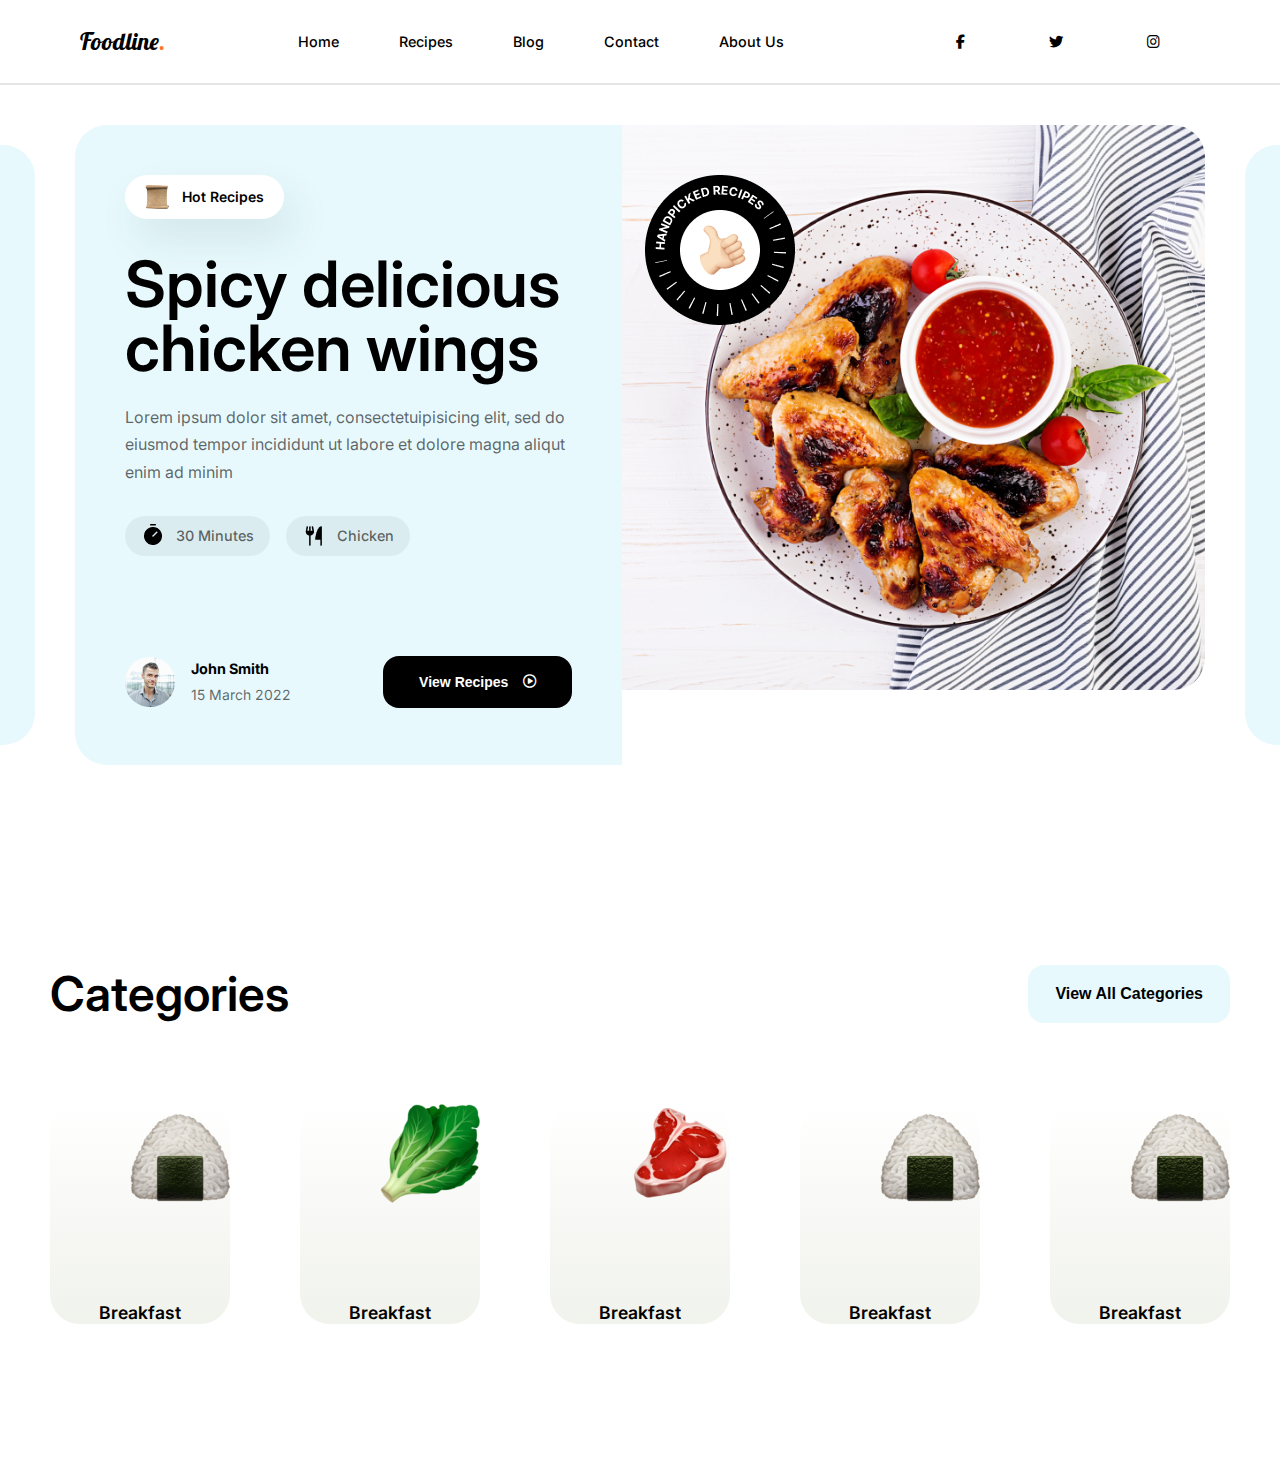
==== index.html @ c70c25f3 "first commit" ====
<!DOCTYPE html>
<html lang="en">
  <head>
    <meta charset="UTF-8" />
    <meta name="viewport" content="width=device-width, initial-scale=1.0" />
    <title>FoodieLand</title>

    <!-- fonts link  -->
    <link rel="preconnect" href="https://fonts.googleapis.com" />
    <link rel="preconnect" href="https://fonts.gstatic.com" crossorigin />
    <link
      href="https://fonts.googleapis.com/css2?family=Inter:ital,opsz,wght@0,14..32,100..900;1,14..32,100..900&family=Lobster&display=swap"
      rel="stylesheet"
    />
    <!-- fonts link  -->
    <link
      rel="stylesheet"
      href="https://cdnjs.cloudflare.com/ajax/libs/font-awesome/6.7.2/css/all.min.css"
      integrity="sha512-Evv84Mr4kqVGRNSgIGL/F/aIDqQb7xQ2vcrdIwxfjThSH8CSR7PBEakCr51Ck+w+/U6swU2Im1vVX0SVk9ABhg=="
      crossorigin="anonymous"
      referrerpolicy="no-referrer"
    />

    <!-- linked styles  -->
    <link rel="stylesheet" href="index.css" />
    <link rel="stylesheet" href="generalStyles.css" />
  </head>
  <body>
    <!-- navbar  -->
    <nav class="nav-bar">
      <div class="logo">Foodline<span style="color: #ff7426">.</span></div>
      <div class="nav-links">
        <ul>
          <li><a href="#">Home</a></li>
          <li><a href="">Recipes</a></li>
          <li><a href="./blogPage.html">Blog</a></li>
          <li><a href="./contactPage.html">Contact</a></li>
          <li><a href="">About Us</a></li>
        </ul>
      </div>
      <div class="socials">
        <i class="fa-brands fa-facebook-f 2xl"></i>
        <i class="fa-brands fa-twitter 2xl"></i>
        <i class="fa-brands fa-instagram 2xl"></i>
      </div>
    </nav>
    <hr />

    <!-- hero section  -->
    <section class="hero">
      <div class="left-column column"></div>
      <div class="center-column">
        <div class="text-part">
          <h1>Spicy delicious chicken wings</h1>
          <p class="subtitle">
            Lorem ipsum dolor sit amet, consectetuipisicing elit, sed do eiusmod
            tempor incididunt ut labore et dolore magna aliqut enim ad minim
          </p>
          <div class="meal-details">
            <div class="meal-time">
              <img src="./images/Timer.png" alt="" />
              <p class="time">30 Minutes</p>
            </div>
            <div class="meal-type">
              <img src="./images/ForkKnife.png" alt="" />
              <p class="food">Chicken</p>
            </div>
          </div>
          <div class="about-recipe">
            <div class="chef-info">
              <div class="profile">
                <img src="/images/profile.png" alt="" />
              </div>
              <div class="name-and-date">
                <p class="name">John Smith</p>
                <p class="date">15 March 2022</p>
              </div>
            </div>
            <button class="recipe-btn">
              <p>View Recipes</p>
              <i class="fa-regular fa-circle-play"></i>
            </button>
          </div>
        </div>
        <div class="image-part">
          <img src="./images/hero Img.png" alt="" />
        </div>
        <div class="badge">
          <img src="./images/Badge.png" alt="" />
        </div>
        <div class="scroll">
          <img src="/images/scroll.png" alt="" />
          <p>Hot Recipes</p>
        </div>
      </div>
      <div class="right-column column"></div>
    </section>

    <section class="categories">
      <div class="categories-heading">
        <h2>Categories</h2>
        <button class="view-categories">View All Categories</button>
      </div>
      <div class="categories-list">
        <div class="category-item">
          <img src="/images/rice.png" alt="rice" />
          <img class="blur" src="/images/image 24 (1).png" alt="">
          <p>Breakfast</p>
        </div>

         <div class="category-item"> 
          <img src="/images/image 20.png" alt="rice" />
          
          <p>Breakfast</p>
          </div>

          <div class="category-item"> 
          <img src="/images/meat.png" alt="rice" />
          <p>Breakfast</p>
          </div>

          <div class="category-item"> 
          <img src="/images/rice.png" alt="rice" />
          <p>Breakfast</p>
          </div>

          <div class="category-item"> 
          <img src="/images/rice.png" alt="rice" />
          <p>Breakfast</p>
          </div>

        </div>

      
      </div>
    </section>
  </body>
</html>
---- index.css ----
/* hero section  */
.hero {
  display: flex;
  width: 100%;
  justify-content: space-between;
  /* grid-template-columns: 0.2fr 1fr 0.5fr; */
  /* padding: 0 40px; */
}

.column {
  background-color: var(--color-primary);
  width: 2.5rem;
  height: 37.5rem;
  /* border-radius: 12px; */

  margin: 60px 0;
}
.left-column {
  border-top-right-radius: 32px;
  border-bottom-right-radius: 32px;
}

.right-column {
  border-top-left-radius: 32px;
  border-bottom-left-radius: 32px;
}

.center-column {
  display: flex;
  margin: 40px;
  /* padding: 50px; */
  border-radius: 32px;
  position: relative;
}

.text-part {
  width: 620px;
  background-color: var(--color-primary);
  border-top-left-radius: 32px;
  border-bottom-left-radius: 32px;
}

.text-part h1 {
  padding: 127px 50px 0 50px;
  max-width: 600px;
  font-weight: 600;
  font-size: 4rem;
  line-height: 4rem;
  text-align: left;
}

.subtitle {
  font-weight: 400;
  font-size: 1rem;
  line-height: 1.7rem;
  margin-top: 24px;
  color: var(--text-color2);
  padding: 0 50px;
  max-width: 600px;
}

.meal-details {
  display: flex;
  gap: 16px;
  margin-top: 30px;
  margin-left: 50px;
}
.meal-time,
.meal-type {
  background-color: #0000000d;
  border-radius: 30px;
  display: flex;
  flex-direction: row;
  justify-content: center;
  align-items: center;
  padding: 8px 16px;

  /* text-align: center; */
}

.meal-time img,
.meal-type img {
  width: 24px;
  height: 24px;
  object-fit: contain;

  /* padding-top: 8px; */
  /* padding-right: 10px; */
}

.time,
.food {
  /* padding-top: 11px; */
  padding-left: 11px;
  font-weight: 500;
  color: var(--text-color2);
  line-height: 1rem;
}

.about-recipe {
  display: flex;
  padding: 0 50px;
  margin-top: 100px;
  justify-content: space-between;
}
.chef-info {
  display: flex;
  justify-content: center;
  align-items: center;
}
.profile {
  width: 50px;
  height: 50px;
}
.profile img {
  object-fit: cover;
}

.name-and-date {
  margin-left: 16px;
}

.name {
  font-weight: 700;
  font-family: 1rem;
  line-height: 1.1rem;
}
.date {
  color: #00000099;
  font-size: 14px;
  line-height: 1.1rem;
  margin-top: 8px;
}

.recipe-btn {
  display: flex;
  justify-content: center;
  align-items: center;
  background-color: #000000;
  color: #fff;
  border-radius: 16px;
  padding: 18px 36px;
  cursor: pointer;
}

.recipe-btn p {
  font-weight: 600;
  font-size: 14px;
  line-height: 1rem;
  margin-right: 15px;
}

.image-part img {
  border-top-right-radius: 32px;
  border-bottom-right-radius: 32px;
}

.badge {
  position: absolute;
  top: 50px;
  left: 570px;
  image-rendering: crisp-edges;
}
.badge img {
  object-fit: cover;
}

.scroll {
  position: absolute;
  top: 50px;
  left: 50px;
  background-color: #fff;
  display: flex;
  justify-content: center;
  align-items: center;
  padding: 10px 20px;
  border-radius: 30px;
  box-shadow: 10px 20px 40px #2940461a;
}

.scroll img {
  width: 24px;
  height: 24px;
  margin-right: 13px;
}

.scroll p {
  font-weight: 600;
  font-size: 14px;
  line-height: 1rem;
}

/* categories section  */

.categories {
  margin: 160px 50px;
}

.categories-heading {
  display: flex;
  justify-content: space-between;
  align-items: center;
}

.categories-heading h2 {
  font-weight: 600;
  font-size: 3rem;
  line-height: 3.6rem;
}

.view-categories {
  background-color: var(--color-primary);
  border-radius: 16px;
  font-weight: 600;
  line-height: 1.1rem;
  font-size: 1rem;
  padding: 20px 27px;
  cursor: pointer;
}

.categories-list {
  margin-top: 80px;
  display: flex;
  justify-content: space-between;
}

.category-item {
  display: flex;
  flex-direction: column;
  position: relative;
  width: 180px;
  /* gap: 50px; */
  color: var(--text-color);
  border-radius: 30px;
  background-color: transparent;
  background-image: linear-gradient(#70824600, #7082461a);
  padding: 0 40px;
  /* opacity: 20%; */
}
.category-item img {
  /* box-shadow: 20px 20px 20px rgba(0, 0, 0, 0.2); */
  width: 100px;
  height: 100px;
  z-index: 1;
  margin-bottom: 100px;
  margin-left: 40px;
  margin-right: 40px;
  /* border: 1px solid red; */
  /* background: #fff; */
  /* border-bottom-left-radius: 30px;
  border-bottom-right-radius: 30px; */
}
.blur {
  /* padding: 30px 20px 82px 60px; */
  position: absolute;
  margin: 0;
}
.category-item p {
  font-weight: 600;
  font-size: 1.1rem;
  line-height: 1.3rem;
  text-align: center;
  /* padding: 100px 50px 30px; */
  /* padding-top: 50px; */
}
---- generalStyles.css ----
* {
  margin: 0;
  padding: 0;
  box-sizing: border-box;
  border: none;
  text-decoration: none;
  list-style: none;
}
:root {
  --text-color: #000000;
  --text-color2: #00000099;
  --color-primary: #e7f9fd;
}
html {
  scroll-behavior: smooth;
}
body {
  font-family: "Inter", serif;
  line-height: 1.6;
  font-size: 0.9rem;
}
img {
  width: 100%;
  display: block;
  object-fit: cover;
}

h1,
h2,
h3,
h4,
h5,
h6 {
  line-height: 1.1;
  /* color: var(--color-gray-900); */
  font-weight: 900;
}

h1 {
  font-size: 1.8rem;
}
h2 {
  font-size: 1.6rem;
}
h3 {
  font-size: 1.4rem;
}
h4 {
  font-size: 1.2rem;
}
h5 {
  font-size: 1rem;
}
h6 {
  font-size: 0.8rem;
}

a {
  transition: var(--transition);
}
img {
  width: 100%;
  display: block;
  object-fit: cover;
}

/* NAVBAR*/
.nav-bar {
  display: flex;
  justify-content: space-between;
  align-items: center;
  padding: 20px 80px;
}

.logo,
span {
  font-family: "Lobster", serif;
  font-weight: 400;
  font-size: 1.5rem;
  line-height: 1.8;
}

.nav-links ul {
  display: flex;
}

li a {
  margin: 0 30px;
  color: var(--text-color);
  font-weight: 500;
  size: 1rem;
}

.socials i {
  margin: 0 2.5rem;
  height: 19px;
  cursor: pointer;
}

hr {
  border: 1px solid #0000001a;
}
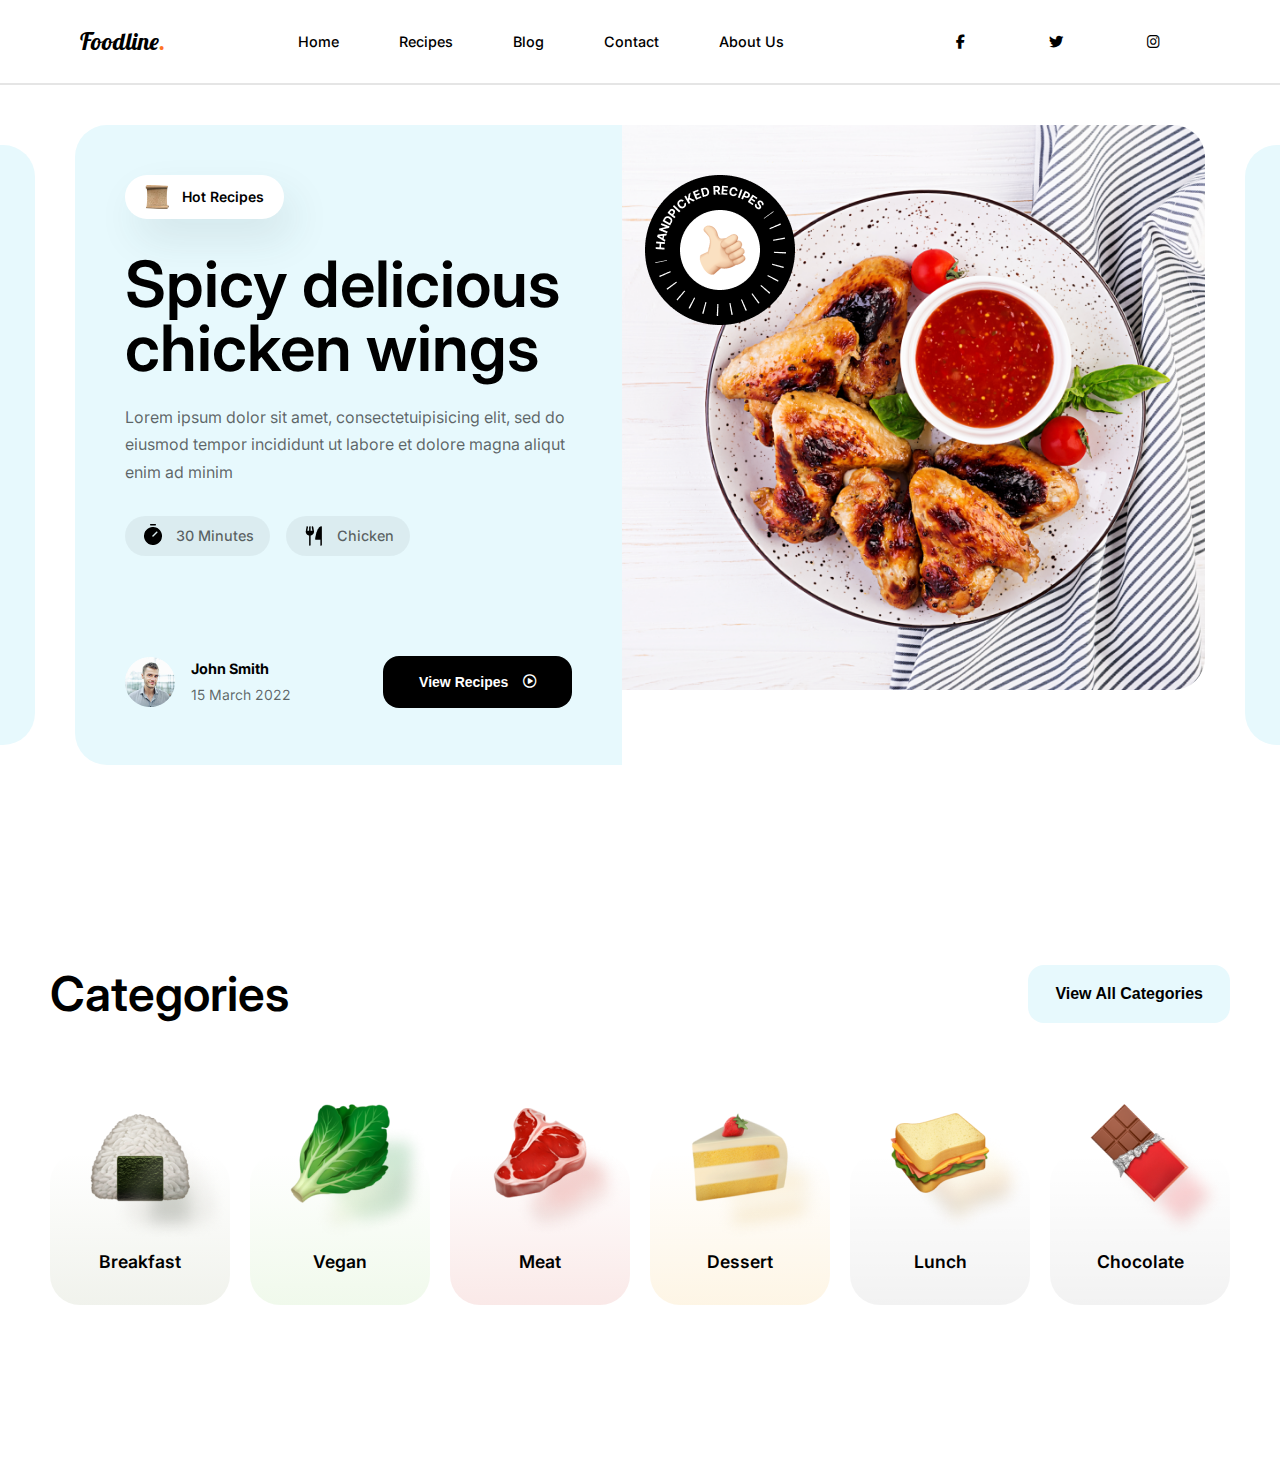
==== commit f165d13e: "2nd commit" ====
--- a/index.html
+++ b/index.html
@@ -1,138 +1,178 @@
 <!DOCTYPE html>
 <html lang="en">
-  <head>
-    <meta charset="UTF-8" />
-    <meta name="viewport" content="width=device-width, initial-scale=1.0" />
-    <title>FoodieLand</title>
 
-    <!-- fonts link  -->
-    <link rel="preconnect" href="https://fonts.googleapis.com" />
-    <link rel="preconnect" href="https://fonts.gstatic.com" crossorigin />
-    <link
-      href="https://fonts.googleapis.com/css2?family=Inter:ital,opsz,wght@0,14..32,100..900;1,14..32,100..900&family=Lobster&display=swap"
-      rel="stylesheet"
-    />
-    <!-- fonts link  -->
-    <link
-      rel="stylesheet"
-      href="https://cdnjs.cloudflare.com/ajax/libs/font-awesome/6.7.2/css/all.min.css"
-      integrity="sha512-Evv84Mr4kqVGRNSgIGL/F/aIDqQb7xQ2vcrdIwxfjThSH8CSR7PBEakCr51Ck+w+/U6swU2Im1vVX0SVk9ABhg=="
-      crossorigin="anonymous"
-      referrerpolicy="no-referrer"
-    />
+<head>
+  <meta charset="UTF-8" />
+  <meta name="viewport" content="width=device-width, initial-scale=1.0" />
+  <title>FoodieLand</title>
 
-    <!-- linked styles  -->
-    <link rel="stylesheet" href="index.css" />
-    <link rel="stylesheet" href="generalStyles.css" />
-  </head>
-  <body>
-    <!-- navbar  -->
-    <nav class="nav-bar">
-      <div class="logo">Foodline<span style="color: #ff7426">.</span></div>
-      <div class="nav-links">
-        <ul>
-          <li><a href="#">Home</a></li>
-          <li><a href="">Recipes</a></li>
-          <li><a href="./blogPage.html">Blog</a></li>
-          <li><a href="./contactPage.html">Contact</a></li>
-          <li><a href="">About Us</a></li>
-        </ul>
-      </div>
-      <div class="socials">
-        <i class="fa-brands fa-facebook-f 2xl"></i>
-        <i class="fa-brands fa-twitter 2xl"></i>
-        <i class="fa-brands fa-instagram 2xl"></i>
-      </div>
-    </nav>
-    <hr />
+  <!-- fonts link  -->
+  <link rel="preconnect" href="https://fonts.googleapis.com" />
+  <link rel="preconnect" href="https://fonts.gstatic.com" crossorigin />
+  <link
+    href="https://fonts.googleapis.com/css2?family=Inter:ital,opsz,wght@0,14..32,100..900;1,14..32,100..900&family=Lobster&display=swap"
+    rel="stylesheet" />
+  <!-- fonts link  -->
+  <link rel="stylesheet" href="https://cdnjs.cloudflare.com/ajax/libs/font-awesome/6.7.2/css/all.min.css"
+    integrity="sha512-Evv84Mr4kqVGRNSgIGL/F/aIDqQb7xQ2vcrdIwxfjThSH8CSR7PBEakCr51Ck+w+/U6swU2Im1vVX0SVk9ABhg=="
+    crossorigin="anonymous" referrerpolicy="no-referrer" />
 
-    <!-- hero section  -->
-    <section class="hero">
-      <div class="left-column column"></div>
-      <div class="center-column">
-        <div class="text-part">
-          <h1>Spicy delicious chicken wings</h1>
-          <p class="subtitle">
-            Lorem ipsum dolor sit amet, consectetuipisicing elit, sed do eiusmod
-            tempor incididunt ut labore et dolore magna aliqut enim ad minim
-          </p>
-          <div class="meal-details">
-            <div class="meal-time">
-              <img src="./images/Timer.png" alt="" />
-              <p class="time">30 Minutes</p>
+  <!-- linked styles  -->
+  <link rel="stylesheet" href="index.css" />
+  <link rel="stylesheet" href="generalStyles.css" />
+</head>
+
+<body>
+  <!-- navbar  -->
+  <nav class="nav-bar">
+    <div class="logo">Foodline<span style="color: #ff7426">.</span></div>
+    <div class="nav-links">
+      <ul>
+        <li><a href="#">Home</a></li>
+        <li><a href="">Recipes</a></li>
+        <li><a href="./blogPage.html">Blog</a></li>
+        <li><a href="./contactPage.html">Contact</a></li>
+        <li><a href="">About Us</a></li>
+      </ul>
+    </div>
+    <div class="socials">
+      <i class="fa-brands fa-facebook-f 2xl"></i>
+      <i class="fa-brands fa-twitter 2xl"></i>
+      <i class="fa-brands fa-instagram 2xl"></i>
+    </div>
+  </nav>
+  <hr />
+
+  <!-- hero section  -->
+  <section class="hero">
+    <div class="left-column column"></div>
+    <div class="center-column">
+      <div class="text-part">
+        <h1>Spicy delicious chicken wings</h1>
+        <p class="subtitle">
+          Lorem ipsum dolor sit amet, consectetuipisicing elit, sed do eiusmod
+          tempor incididunt ut labore et dolore magna aliqut enim ad minim
+        </p>
+        <div class="meal-details">
+          <div class="meal-time">
+            <img src="./images/Timer.png" alt="" />
+            <p class="time">30 Minutes</p>
+          </div>
+          <div class="meal-type">
+            <img src="./images/ForkKnife.png" alt="" />
+            <p class="food">Chicken</p>
+          </div>
+        </div>
+        <div class="about-recipe">
+          <div class="chef-info">
+            <div class="profile">
+              <img src="/images/profile.png" alt="" />
             </div>
-            <div class="meal-type">
-              <img src="./images/ForkKnife.png" alt="" />
-              <p class="food">Chicken</p>
+            <div class="name-and-date">
+              <p class="name">John Smith</p>
+              <p class="date">15 March 2022</p>
             </div>
           </div>
-          <div class="about-recipe">
-            <div class="chef-info">
-              <div class="profile">
-                <img src="/images/profile.png" alt="" />
-              </div>
-              <div class="name-and-date">
-                <p class="name">John Smith</p>
-                <p class="date">15 March 2022</p>
-              </div>
-            </div>
-            <button class="recipe-btn">
-              <p>View Recipes</p>
-              <i class="fa-regular fa-circle-play"></i>
-            </button>
-          </div>
-        </div>
-        <div class="image-part">
-          <img src="./images/hero Img.png" alt="" />
-        </div>
-        <div class="badge">
-          <img src="./images/Badge.png" alt="" />
-        </div>
-        <div class="scroll">
-          <img src="/images/scroll.png" alt="" />
-          <p>Hot Recipes</p>
+          <button class="recipe-btn">
+            <p>View Recipes</p>
+            <i class="fa-regular fa-circle-play"></i>
+          </button>
         </div>
       </div>
-      <div class="right-column column"></div>
-    </section>
+      <div class="image-part">
+        <img src="./images/hero Img.png" alt="" />
+      </div>
+      <div class="badge">
+        <img src="./images/Badge.png" alt="" />
+      </div>
+      <div class="scroll">
+        <img src="/images/scroll.png" alt="" />
+        <p>Hot Recipes</p>
+      </div>
+    </div>
+    <div class="right-column column"></div>
+  </section>
 
-    <section class="categories">
-      <div class="categories-heading">
-        <h2>Categories</h2>
-        <button class="view-categories">View All Categories</button>
+
+  <!-- CATEGORIES SECTION  -->
+  <section class="categories">
+    <div class="categories-heading">
+      <h2>Categories</h2>
+      <button class="view-categories">View All Categories</button>
+    </div>
+    <div class="categories-list">
+      <div class="category-item">
+        <div class="item-img">
+          <img src="/images/rice.png" alt="rice" />
+        </div>
+        <div class="item-effect">
+          <img src="/images/image 24 (1).png" alt="">
+        </div>
+        <div class="shadow-background"></div>
+        <p>Breakfast</p>
       </div>
-      <div class="categories-list">
-        <div class="category-item">
-          <img src="/images/rice.png" alt="rice" />
-          <img class="blur" src="/images/image 24 (1).png" alt="">
-          <p>Breakfast</p>
+
+      <div class="category-item">
+        <div class="item-img">
+          <img src="/images/image 20.png" alt="vegies" />
         </div>
+        <div class="item-effect">
+          <img src="/images/image 19.png" alt="">
+        </div>
+        <div class="shadow-background"></div>
+        <p>Vegan</p>
+      </div>
 
-         <div class="category-item"> 
-          <img src="/images/image 20.png" alt="rice" />
-          
-          <p>Breakfast</p>
-          </div>
+      <div class="category-item">
+        <div class="item-img">
+          <img src="/images/meat.png" alt="meat" />
+        </div>
+        <div class="item-effect">
+          <img src="/images/image 20 (1).png" alt="">
+        </div>
+        <div class="shadow-background"></div>
+        <p>Meat</p>
+      </div>
 
-          <div class="category-item"> 
-          <img src="/images/meat.png" alt="rice" />
-          <p>Breakfast</p>
-          </div>
+      <div class="category-item">
+        <div class="item-img">
+          <img src="/images/cake.png" alt="cake" />
+        </div>
+        <div class="item-effect">
+          <img src="/images/image 21 (1).png" alt="">
+        </div>
+        <div class="shadow-background"></div>
+        <p>Dessert</p>
+      </div>
 
-          <div class="category-item"> 
-          <img src="/images/rice.png" alt="rice" />
-          <p>Breakfast</p>
-          </div>
+      <div class="category-item">
+        <div class="item-img">
+          <img src="/images/Sandwich.png" alt="Sandwich" />
+        </div>
+        <div class="item-effect">
+          <img src="/images/image 22 (1).png" alt="">
+        </div>
+        <div class="shadow-background"></div>
+        <p>Lunch</p>
+      </div>
 
-          <div class="category-item"> 
-          <img src="/images/rice.png" alt="rice" />
-          <p>Breakfast</p>
-          </div>
+      <div class="category-item">
+        <div class="item-img">
+          <img src="/images/chocolate.png" alt="chocolate" />
+        </div>
+        <div class="item-effect">
+          <img src="/images/image 23 (1).png" alt="">
+        </div>
+        <div class="shadow-background"></div>
+        <p>Chocolate</p>
+      </div>
+ </div>
+</div>
+  </section>
 
-        </div>
+  <!-- Simple and tasty recipes SECTION  -->
+   <section class="simple"></section>
 
-      
-      </div>
-    </section>
-  </body>
-</html>
+</body>
+
+</html>--- a/index.css
+++ b/index.css
@@ -225,41 +225,55 @@
 }
 
 .category-item {
-  display: flex;
-  flex-direction: column;
   position: relative;
-  width: 180px;
-  /* gap: 50px; */
   color: var(--text-color);
-  border-radius: 30px;
-  background-color: transparent;
-  background-image: linear-gradient(#70824600, #7082461a);
-  padding: 0 40px;
-  /* opacity: 20%; */
-}
-.category-item img {
-  /* box-shadow: 20px 20px 20px rgba(0, 0, 0, 0.2); */
+}
+.item-img {
   width: 100px;
   height: 100px;
-  z-index: 1;
-  margin-bottom: 100px;
-  margin-left: 40px;
-  margin-right: 40px;
-  /* border: 1px solid red; */
-  /* background: #fff; */
-  /* border-bottom-left-radius: 30px;
-  border-bottom-right-radius: 30px; */
-}
-.blur {
-  /* padding: 30px 20px 82px 60px; */
-  position: absolute;
-  margin: 0;
-}
+  margin: 0px 40px 100px;
+}
+
+.item-img img {
+  width: 100%;
+  object-fit: cover;
+}
+
+.item-effect {
+  position: absolute;
+  top: 20px;
+  left: 60px;
+}
+.shadow-background {
+  border-radius: 30px;
+  position: absolute;
+  top: 50px;
+  width: 100%;
+  height: 152px;
+  background-image: linear-gradient(#70824600, #7082461a);
+}
+.category-item:nth-child(2) > .shadow-background {
+  background-image: linear-gradient(#6cc63f00, #6cc63f1a);
+}
+
+.category-item:nth-child(3) > .shadow-background {
+  background-image: linear-gradient(#cc261b00, #cc261b1a);
+}
+
+.category-item:nth-child(4) > .shadow-background {
+  background-image: linear-gradient(#f09e0000, #f09e001a);
+}
+.category-item:nth-child(5) > .shadow-background,
+.category-item:last-child > .shadow-background {
+  background-image: linear-gradient(#00000000, #0000000d);
+}
+
 .category-item p {
+  position: absolute;
+  bottom: 30px;
+  width: 100%;
+  text-align: center;
   font-weight: 600;
   font-size: 1.1rem;
   line-height: 1.3rem;
-  text-align: center;
-  /* padding: 100px 50px 30px; */
-  /* padding-top: 50px; */
-}
+}
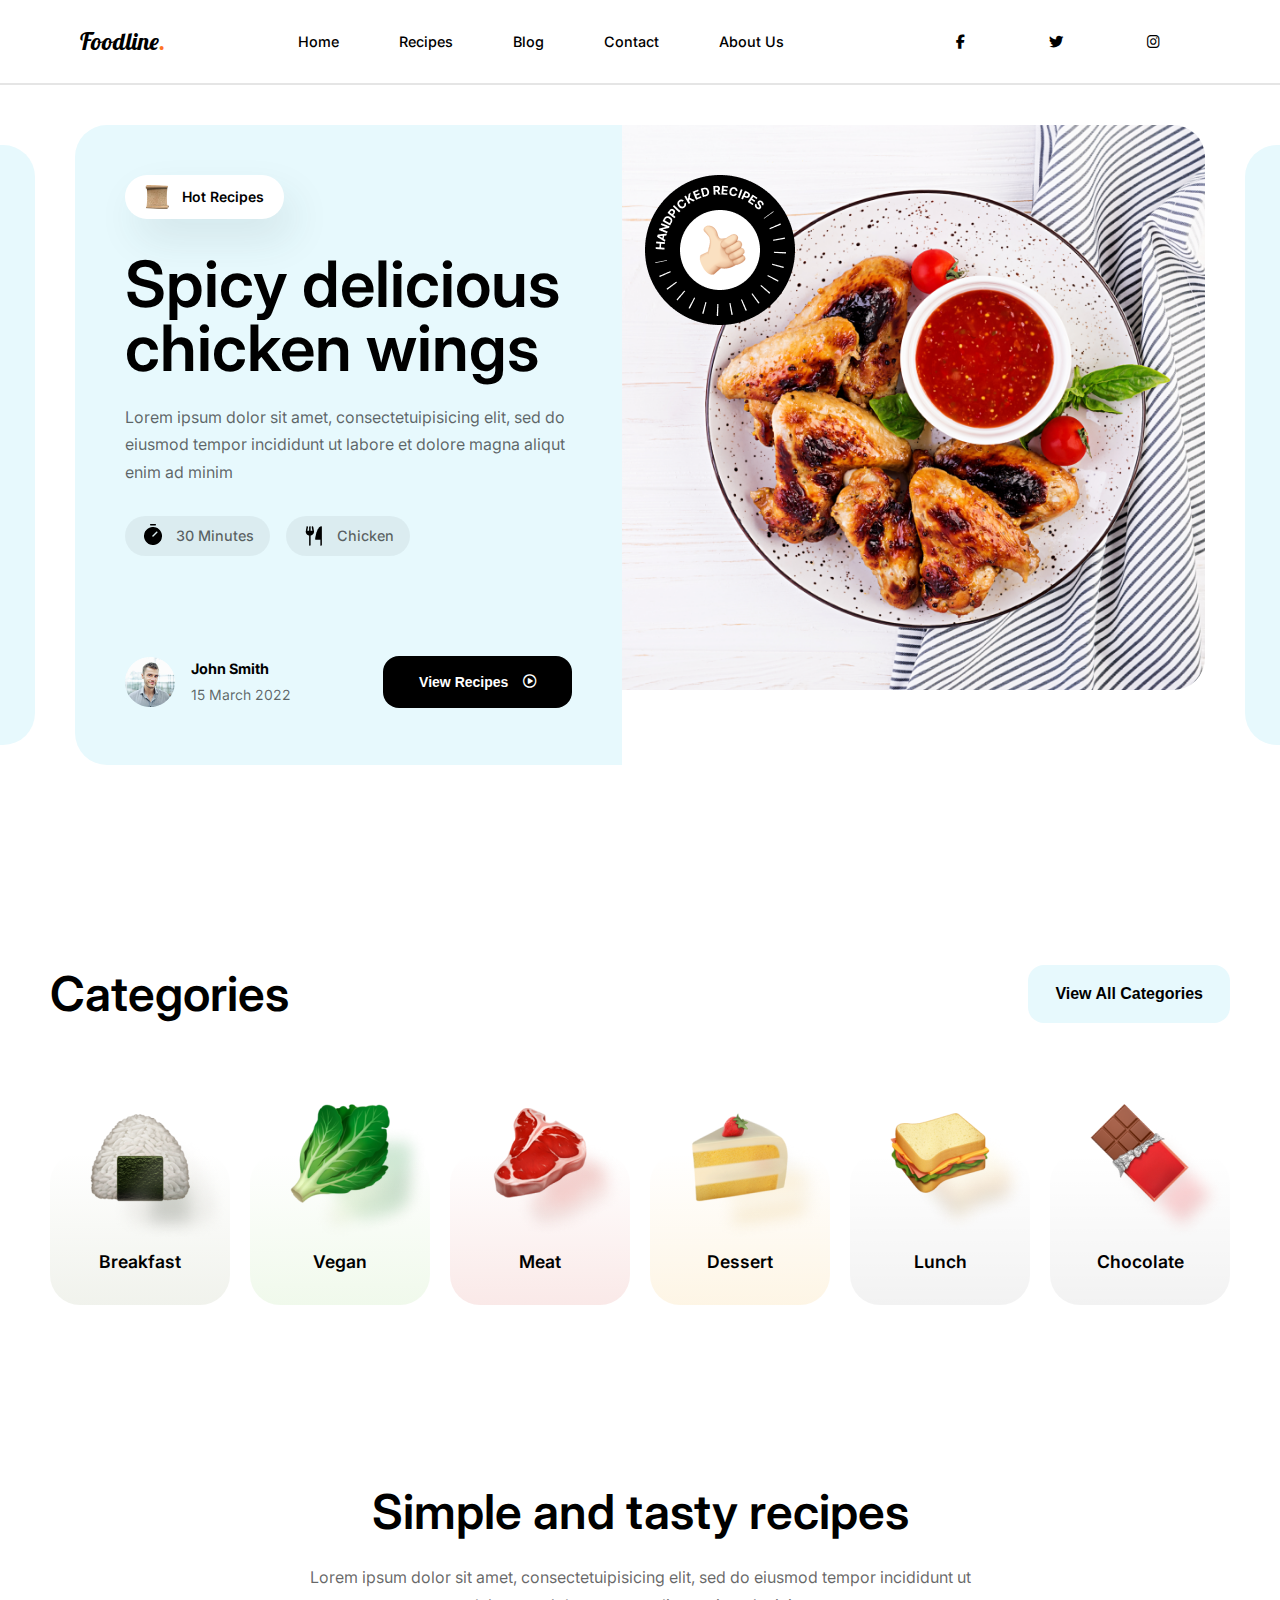
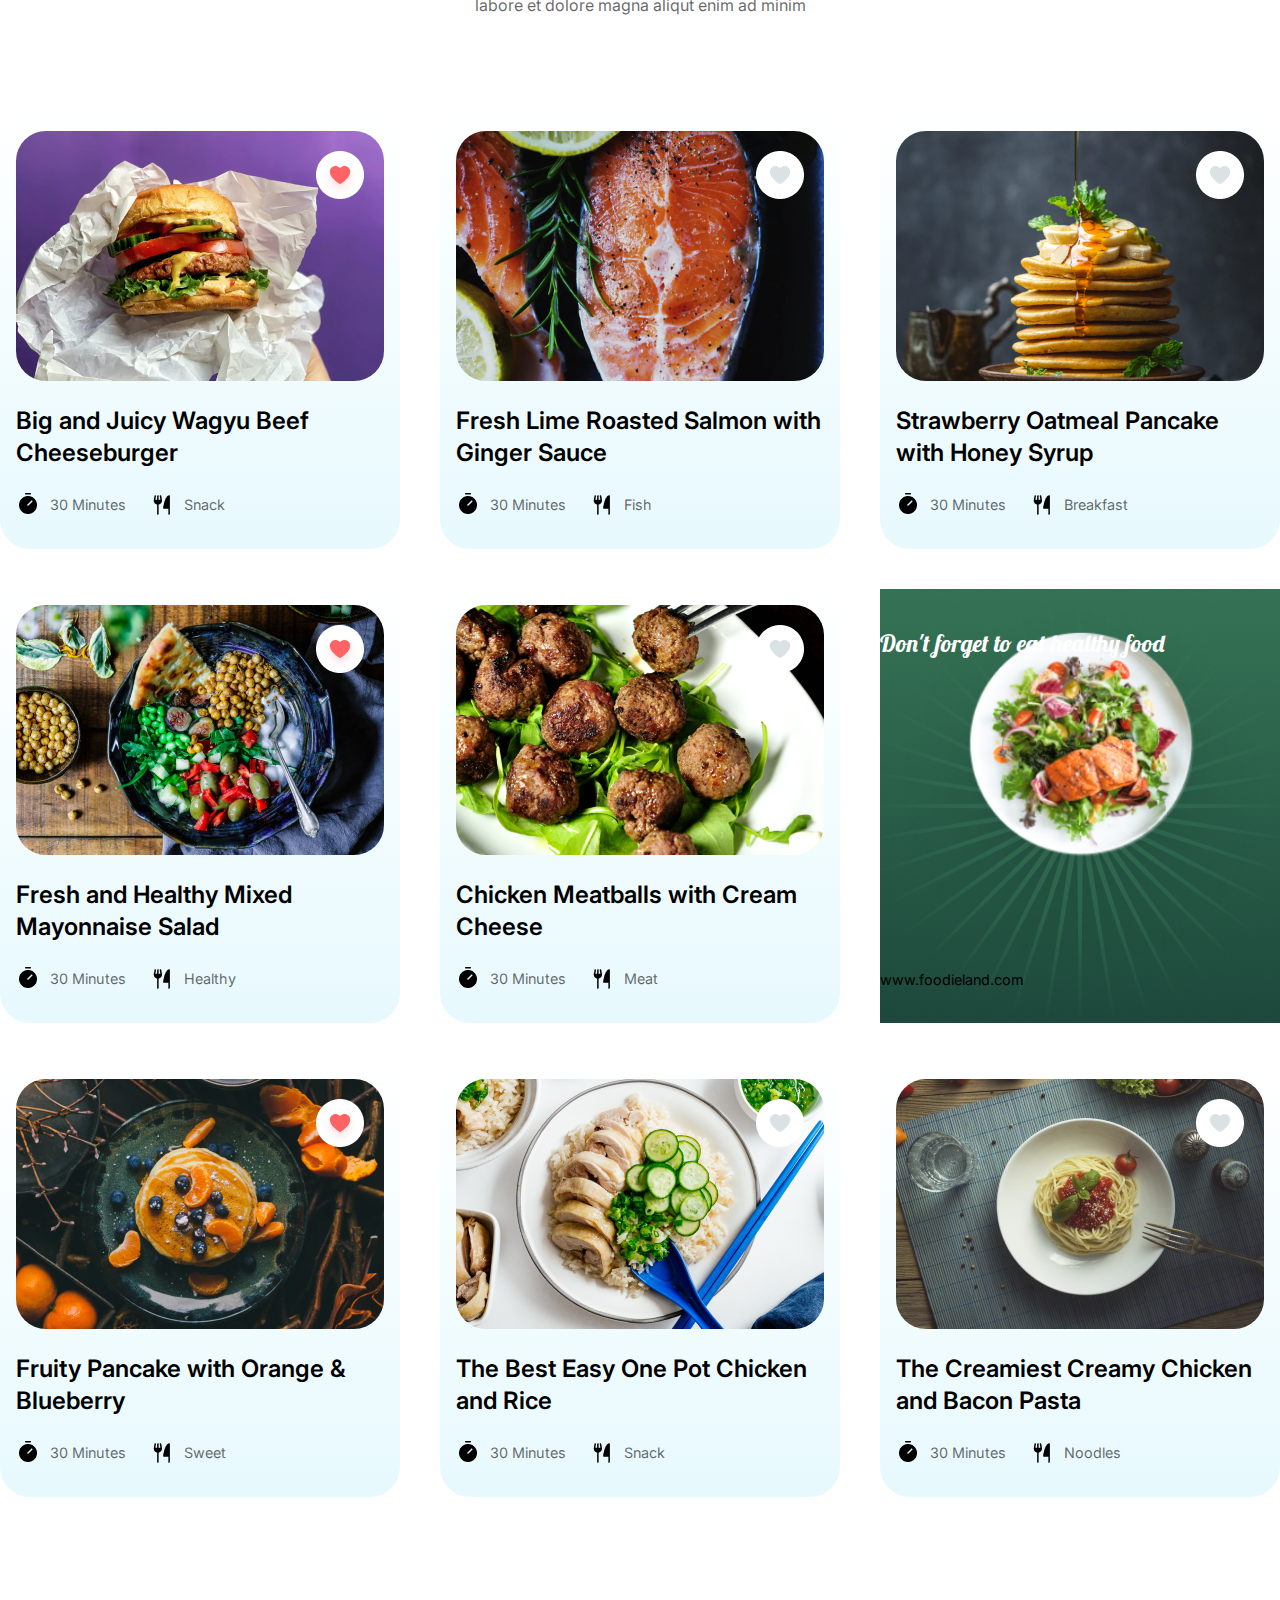
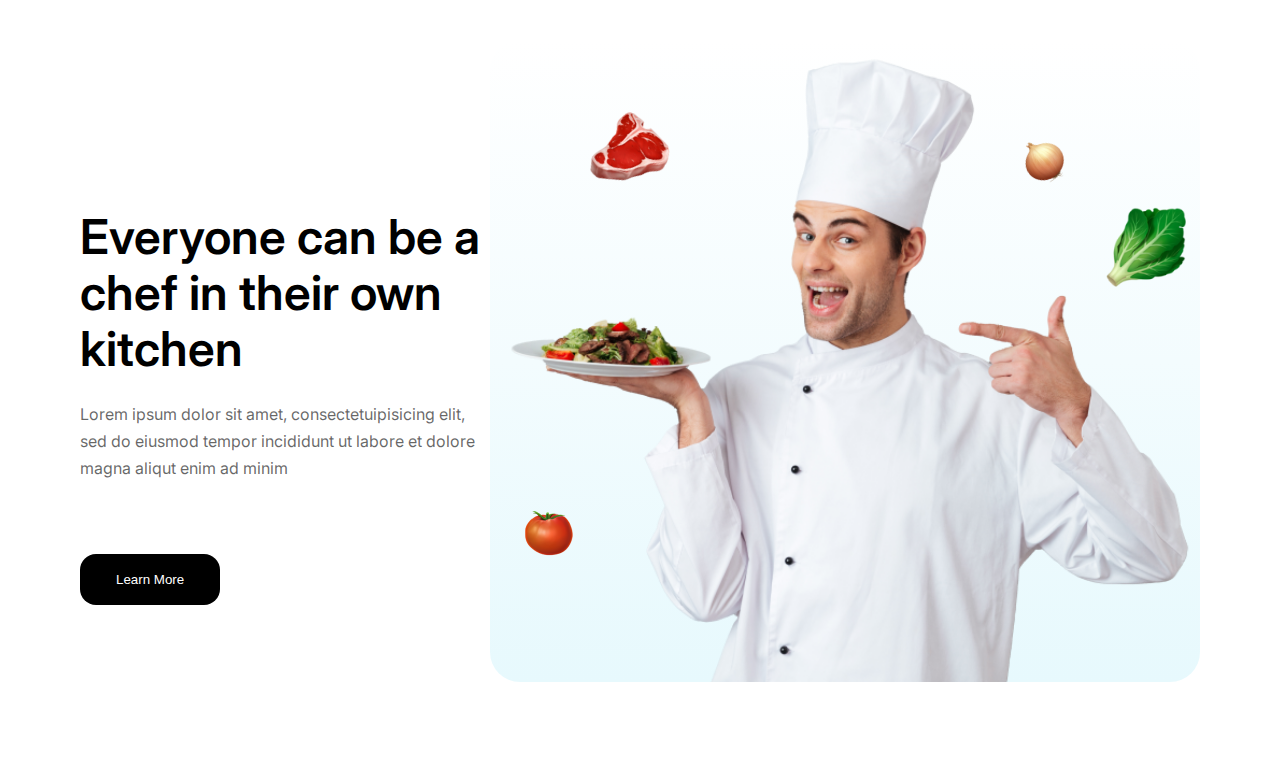
==== commit 6c474669: "3rd commit" ====
--- a/index.html
+++ b/index.html
@@ -171,7 +171,228 @@
   </section>
 
   <!-- Simple and tasty recipes SECTION  -->
-   <section class="simple"></section>
+   <section class="simple-recipes">
+    <h2>Simple and tasty recipes</h2>
+    <p class="subheading">Lorem ipsum dolor sit amet, consectetuipisicing elit, sed do eiusmod tempor incididunt ut labore et dolore magna aliqut enim ad minim </p>
+    <div class="recipe-cards">
+      <div class="recipe-card">
+      <div class="recipe-card-img">
+        <img src="images/image 26.png" alt="">
+      </div>
+      <div class="recipe-card-title">
+        <p>Big and Juicy Wagyu Beef Cheeseburger</p>
+      </div>
+      <div class="recipe-details">
+        <div class="recipe-details-time">
+          <img src="./images/Timer.png" alt="timer">
+          <p>30 Minutes</p>
+        </div>
+        <div class="recipe-details-type">
+          <img src="images/ForkKnife.png" alt="cutlery">
+          <p>Snack</p>
+        </div>
+      </div>
+      <div class="like-or-unliked">
+        <img src="images/Group 852.png" alt="">
+      </div>
+      </div>
+
+        <div class="recipe-card">
+      <div class="recipe-card-img">
+        <img src="images/image 26 (1).png" alt="fish">
+      </div>
+      <div class="recipe-card-title">
+        <p>Fresh Lime Roasted Salmon with Ginger Sauce</p>
+      </div>
+      <div class="recipe-details">
+        <div class="recipe-details-time">
+          <img src="./images/Timer.png" alt="timer">
+          <p>30 Minutes</p>
+        </div>
+        <div class="recipe-details-type">
+          <img src="images/ForkKnife.png" alt="cutlery">
+          <p>Fish</p>
+        </div>
+      </div>
+      <div class="like-or-unliked">
+        <img src="images/Group 852 (1).png" alt="">
+      </div>
+      </div>
+
+      
+
+         <div class="recipe-card">
+      <div class="recipe-card-img">
+        <img src="images/image 26 (2).png" alt="">
+      </div>
+      <div class="recipe-card-title">
+        <p>Strawberry Oatmeal Pancake with Honey Syrup</p>
+      </div>
+      <div class="recipe-details">
+        <div class="recipe-details-time">
+          <img src="./images/Timer.png" alt="timer">
+          <p>30 Minutes</p>
+        </div>
+        <div class="recipe-details-type">
+          <img src="images/ForkKnife.png" alt="cutlery">
+          <p>Breakfast</p>
+        </div>
+      </div>
+      <div class="like-or-unliked">
+        <img src="images/Group 852 (1).png" alt="">
+      </div>
+      </div>
+
+         <div class="recipe-card">
+      <div class="recipe-card-img">
+        <img src="images/image 26 (3).png" alt="">
+      </div>
+      <div class="recipe-card-title">
+        <p>Fresh and Healthy Mixed Mayonnaise Salad</p>
+      </div>
+      <div class="recipe-details">
+        <div class="recipe-details-time">
+          <img src="./images/Timer.png" alt="timer">
+          <p>30 Minutes</p>
+        </div>
+        <div class="recipe-details-type">
+          <img src="images/ForkKnife.png" alt="cutlery">
+          <p>Healthy</p>
+        </div>
+      </div>
+      <div class="like-or-unliked">
+        <img src="images/Group 852.png" alt="">
+      </div>
+      </div>
+
+         <div class="recipe-card">
+      <div class="recipe-card-img">
+        <img src="images/image 26 (4).png" alt="">
+      </div>
+      <div class="recipe-card-title">
+        <p>Chicken Meatballs with Cream Cheese</p>
+      </div>
+      <div class="recipe-details">
+        <div class="recipe-details-time">
+          <img src="./images/Timer.png" alt="timer">
+          <p>30 Minutes</p>
+        </div>
+        <div class="recipe-details-type">
+          <img src="images/ForkKnife.png" alt="cutlery">
+          <p>Meat</p>
+        </div>
+      </div>
+      <div class="like-or-unliked">
+        <img src="images/Group 852 (1).png" alt="">
+      </div>
+      </div>
+     
+
+      <!-- different div ==================================== -->
+
+        <div class="ads">
+      <p class="ads-heading">Don't forget to eat healthy food</p>
+      <div class="ads-img">
+        <img src="images/01.png" alt="">
+      </div>
+      <ads class="link">
+        <p>www.foodieland.com</p>
+      </ads>
+      </div>
+
+        <div class="recipe-card">
+      <div class="recipe-card-img">
+        <img src="images/image 26 (5).png" alt="">
+      </div>
+      <div class="recipe-card-title">
+        <p>Fruity Pancake with Orange & Blueberry</p>
+      </div>
+      <div class="recipe-details">
+        <div class="recipe-details-time">
+          <img src="./images/Timer.png" alt="timer">
+          <p>30 Minutes</p>
+        </div>
+        <div class="recipe-details-type">
+          <img src="images/ForkKnife.png" alt="cutlery">
+          <p>Sweet</p>
+        </div>
+      </div>
+      <div class="like-or-unliked">
+        <img src="images/Group 852.png" alt="">
+      </div>
+      </div>
+
+        <div class="recipe-card">
+      <div class="recipe-card-img">
+        <img src="images/image 26 (6).png" alt="">
+      </div>
+      <div class="recipe-card-title">
+        <p>The Best Easy One Pot Chicken and Rice</p>
+      </div>
+      <div class="recipe-details">
+        <div class="recipe-details-time">
+          <img src="./images/Timer.png" alt="timer">
+          <p>30 Minutes</p>
+        </div>
+        <div class="recipe-details-type">
+          <img src="images/ForkKnife.png" alt="cutlery">
+          <p>Snack</p>
+        </div>
+      </div>
+      <div class="like-or-unliked">
+        <img src="images/Group 852 (1).png" alt="">
+      </div>
+      </div>
+
+        <div class="recipe-card">
+      <div class="recipe-card-img">
+        <img src="images/image 26 (7).png" alt="Pasta">
+      </div>
+      <div class="recipe-card-title">
+        <p>The Creamiest Creamy Chicken and Bacon Pasta</p>
+      </div>
+      <div class="recipe-details">
+        <div class="recipe-details-time">
+          <img src="./images/Timer.png" alt="timer">
+          <p>30 Minutes</p>
+        </div>
+        <div class="recipe-details-type">
+          <img src="images/ForkKnife.png" alt="cutlery">
+          <p>Noodles</p>
+        </div>
+      </div>
+      <div class="like-or-unliked">
+        <img src="images/Group 852 (1).png" alt="">
+      </div>
+      </div>
+       
+    </div>
+   </section>
+
+   <!-- /// LEARN MORE SECTION ====================================== -->
+
+   <section class="learn-more">
+    <div class="learn-more-text">
+      <h2>Everyone can be a chef in their own kitchen</h2>
+      <p>Lorem ipsum dolor sit amet, consectetuipisicing elit, sed do eiusmod tempor incididunt ut labore et dolore magna aliqut enim ad minim</p>
+      <button class="recipe-btn">Learn More</button>
+    </div>
+    <div class="learn-more-img">
+      <img src="images/portrait-happy-male-chef-dressed-uniform 1.png" alt="">
+      <div class="meat">
+        <img src="images/meat.png" alt="">
+      </div>
+      <div class="onion">
+        <img src="images/image 28.png" alt="">
+      </div>
+      <div class="vegie">
+        <img src="images/image 20.png" alt="">
+      </div>
+      <div class="tomato">
+        <img src="images/image 27.png" alt="">
+      </div>
+    </div>
+   </section>
 
 </body>
 
--- a/index.css
+++ b/index.css
@@ -277,3 +277,211 @@
   font-size: 1.1rem;
   line-height: 1.3rem;
 }
+
+/* -- Simple and tasty recipes SECTION  --> */
+
+.simple-recipes {
+  margin-top: 180px;
+}
+.simple-recipes h2 {
+  font-weight: 600;
+  font-size: 3rem;
+  line-height: 3.6rem;
+  text-align: center;
+}
+
+.subheading {
+  font-size: 1rem;
+  line-height: 1.7rem;
+  font-weight: 400;
+  max-width: 700px;
+  color: var(--text-color2);
+  text-align: center;
+  margin: 24px auto 96px;
+}
+
+.recipe-cards {
+  display: grid;
+  grid-template-columns: 1fr 1fr 1fr;
+  justify-content: center;
+  align-items: center;
+  gap: 40px;
+  margin: 0 80px;
+}
+
+.recipe-card {
+  position: relative;
+
+  padding: 16px 16px;
+  width: 400px;
+  height: 434px;
+  margin: 0 auto;
+  background-image: linear-gradient(#e7f9fd00, #e7f9fd);
+  border-radius: 30px;
+}
+
+.recipe-card-img {
+  width: 368px;
+  height: 250px;
+}
+
+.recipe-card-img img {
+  border-radius: 30px;
+}
+
+.recipe-card-title p {
+  font-weight: 600;
+  font-size: 1.5rem;
+  line-height: 2rem;
+  margin: 24px 0px 0px;
+}
+
+.recipe-details {
+  gap: 24px;
+  display: flex;
+  color: var(--text-color2);
+  margin-top: 24px;
+  margin-bottom: 36px;
+  /* padding: 24px 8px 32px; */
+}
+
+.recipe-details-time,
+.recipe-details-type {
+  display: flex;
+  justify-content: center;
+  align-items: center;
+  gap: 10px;
+}
+
+.recipe-details-time img,
+.recipe-details-type img {
+  width: 24px;
+}
+
+.like-or-unliked {
+  position: absolute;
+  top: 36px;
+  right: 36px;
+  width: 48px;
+}
+
+.ads {
+  width: 400px;
+  height: 434px;
+  margin: 0 auto;
+  display: flex;
+  flex-direction: column;
+  position: relative;
+  background-image: url(./images/Mask\ Group.png);
+  /* background-image: radial-gradient(#3a795b, #3a795b00); */
+}
+
+.ads-heading {
+  font-family: "Lobster", serif;
+  font-weight: 400;
+  font-size: 1.5rem;
+  color: #fff;
+  line-height: 1.8rem;
+  text-align: center;
+  position: absolute;
+  top: 40px;
+}
+
+.ads-image {
+  position: absolute;
+  top: 98px;
+  justify-content: center;
+  align-items: center;
+  border: 1px solid rebeccapurple;
+
+  /* margin: 98px 20px 0px; */
+}
+
+.ads-image img {
+  width: 100%;
+}
+
+/* LEARN MORE SECTION  ======== */
+
+.learn-more {
+  display: grid;
+  grid-template-columns: 1fr 1fr;
+  justify-content: center;
+  margin: 143px 80px 80px;
+  /* gap: 0; */
+}
+
+.learn-more-text {
+  /* margin-bottom: 72; */
+  /* display: flex;
+  flex-direction: column;
+  align-items: center;
+  justify-content: center; */
+}
+
+.learn-more-text h2 {
+  font-size: 3rem;
+  line-height: 3.5rem;
+  font-weight: 600;
+  margin-top: 169px;
+  margin-bottom: 24px;
+  max-width: 525px;
+  /* text-align: left; */
+}
+
+.learn-more-text p {
+  font-weight: 400;
+  font-size: 1rem;
+  color: var(--text-color2);
+  line-height: 1.7rem;
+  margin-bottom: 72px;
+  max-width: 500px;
+}
+
+.learn-more-text button {
+  margin-bottom: 72px;
+}
+.learn-more-img {
+  width: 710px;
+  background-image: linear-gradient(#e7f9fd00, #e7f9fd);
+  border-radius: 30px;
+  position: relative;
+}
+
+.learn-more-img img {
+  width: 100%;
+  object-fit: cover;
+}
+
+.learn-more-img .meat,
+.vegie {
+  width: 80px;
+  position: absolute;
+}
+.learn-more-img .onion,
+.tomato {
+  width: 50px;
+  position: absolute;
+}
+
+.meat {
+  top: 70px;
+  left: 102px;
+  rotate: 15deg;
+}
+
+.onion {
+  top: 97px;
+  right: 130px;
+  rotate: -15deg;
+}
+
+.vegie {
+  top: 167px;
+  right: 14px;
+}
+
+.tomato {
+  bottom: 124px;
+  left: 34px;
+}
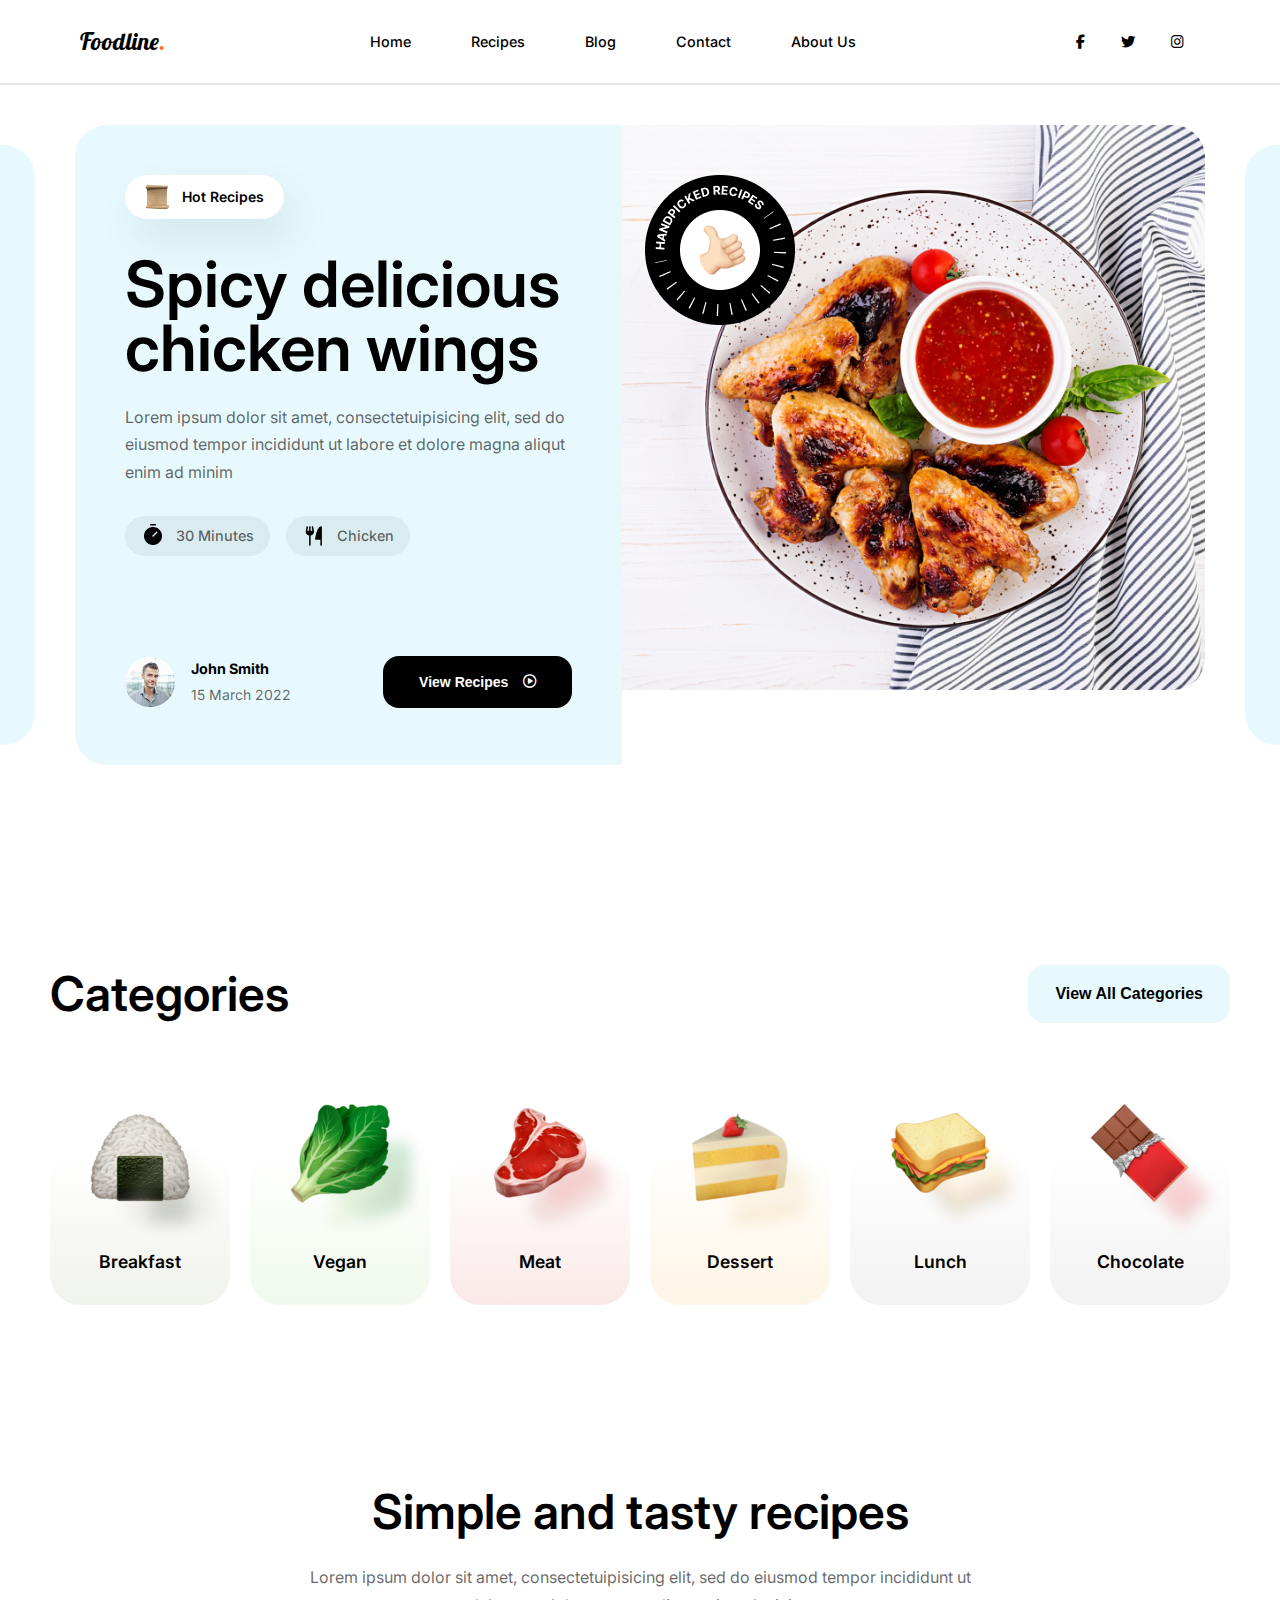
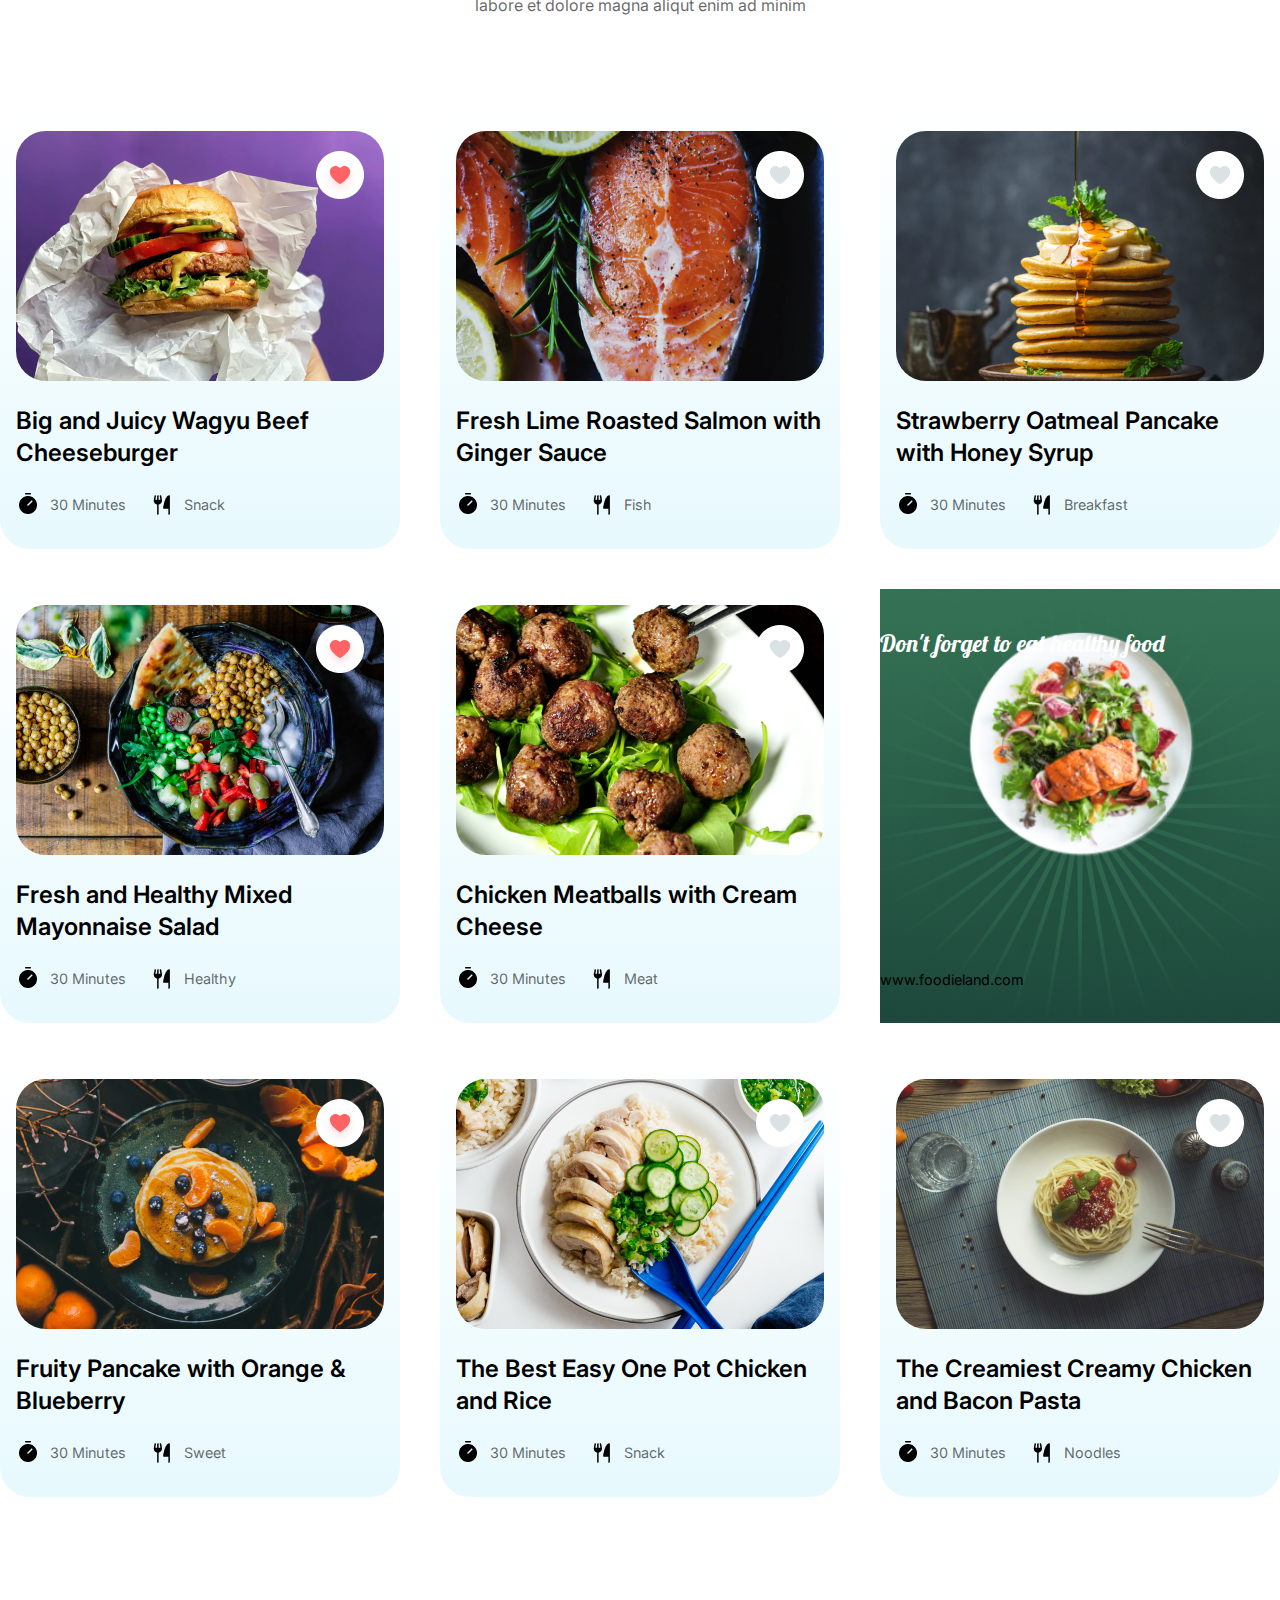
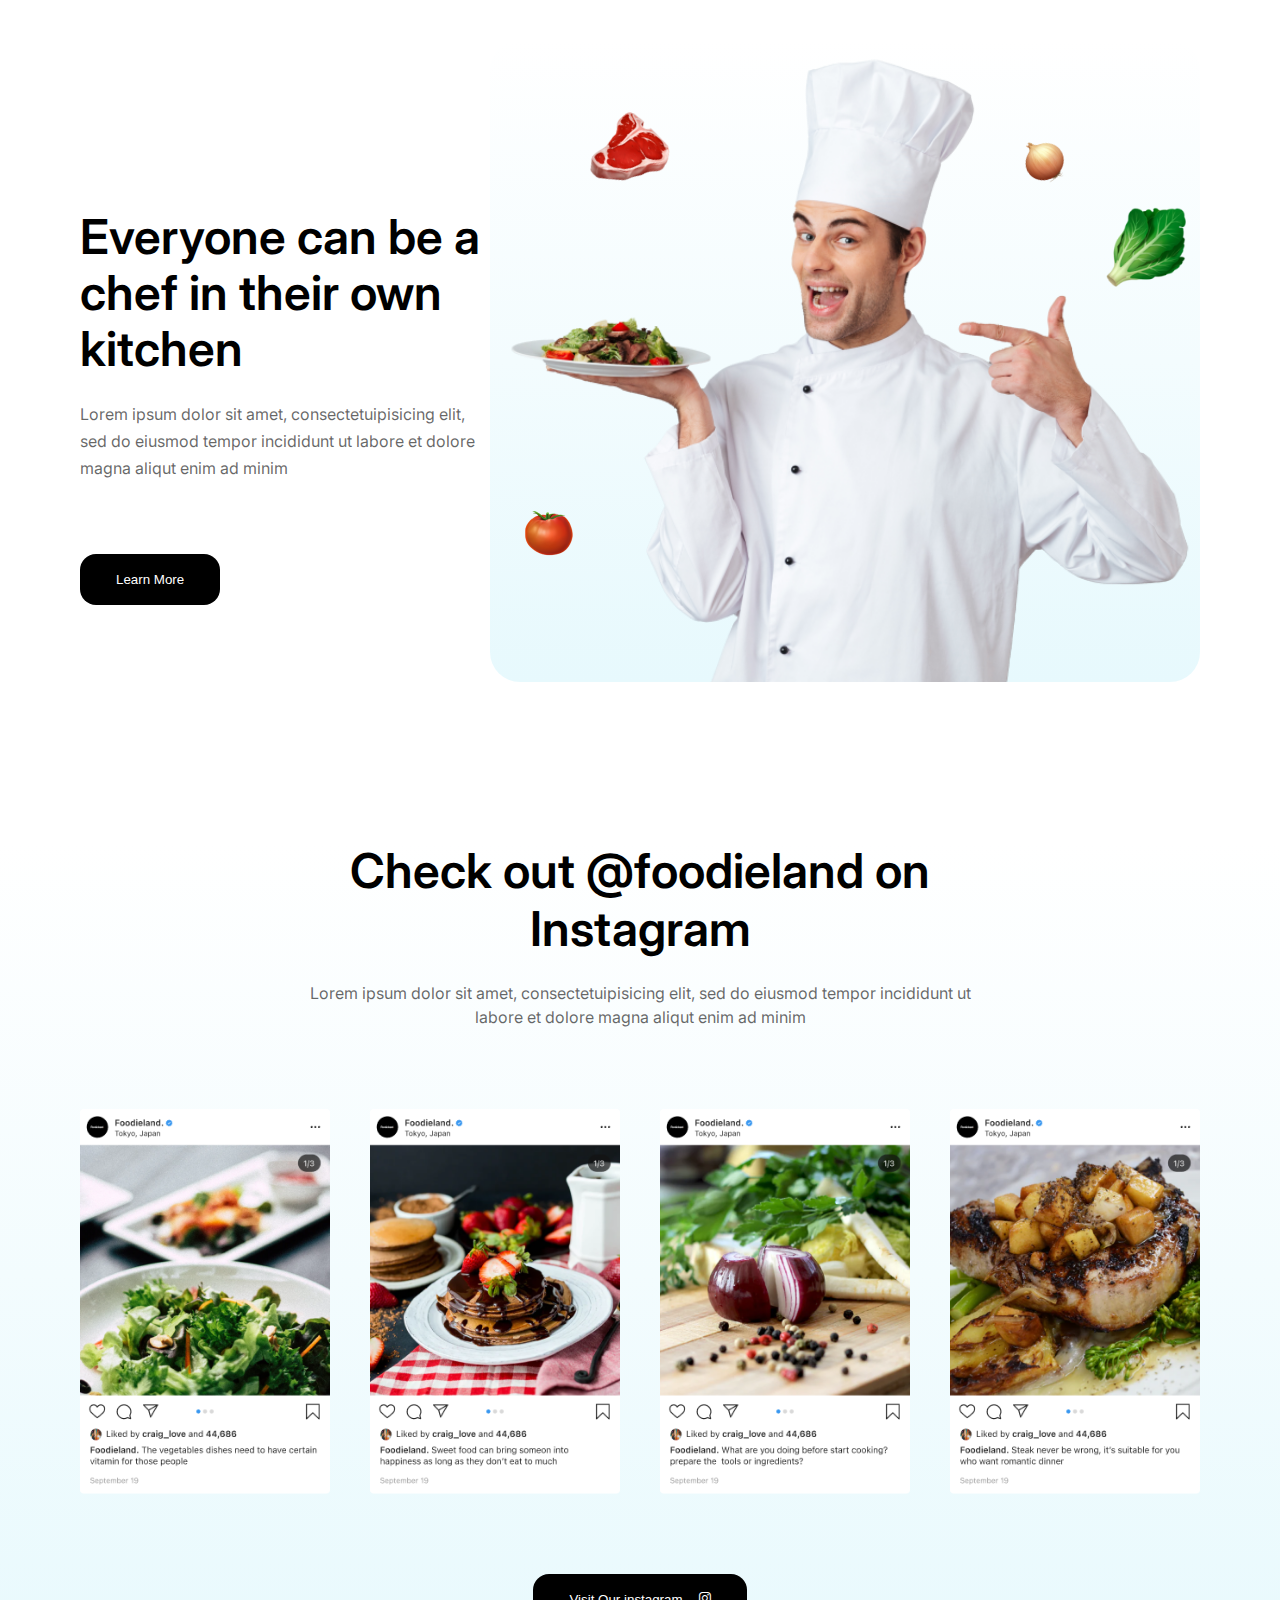
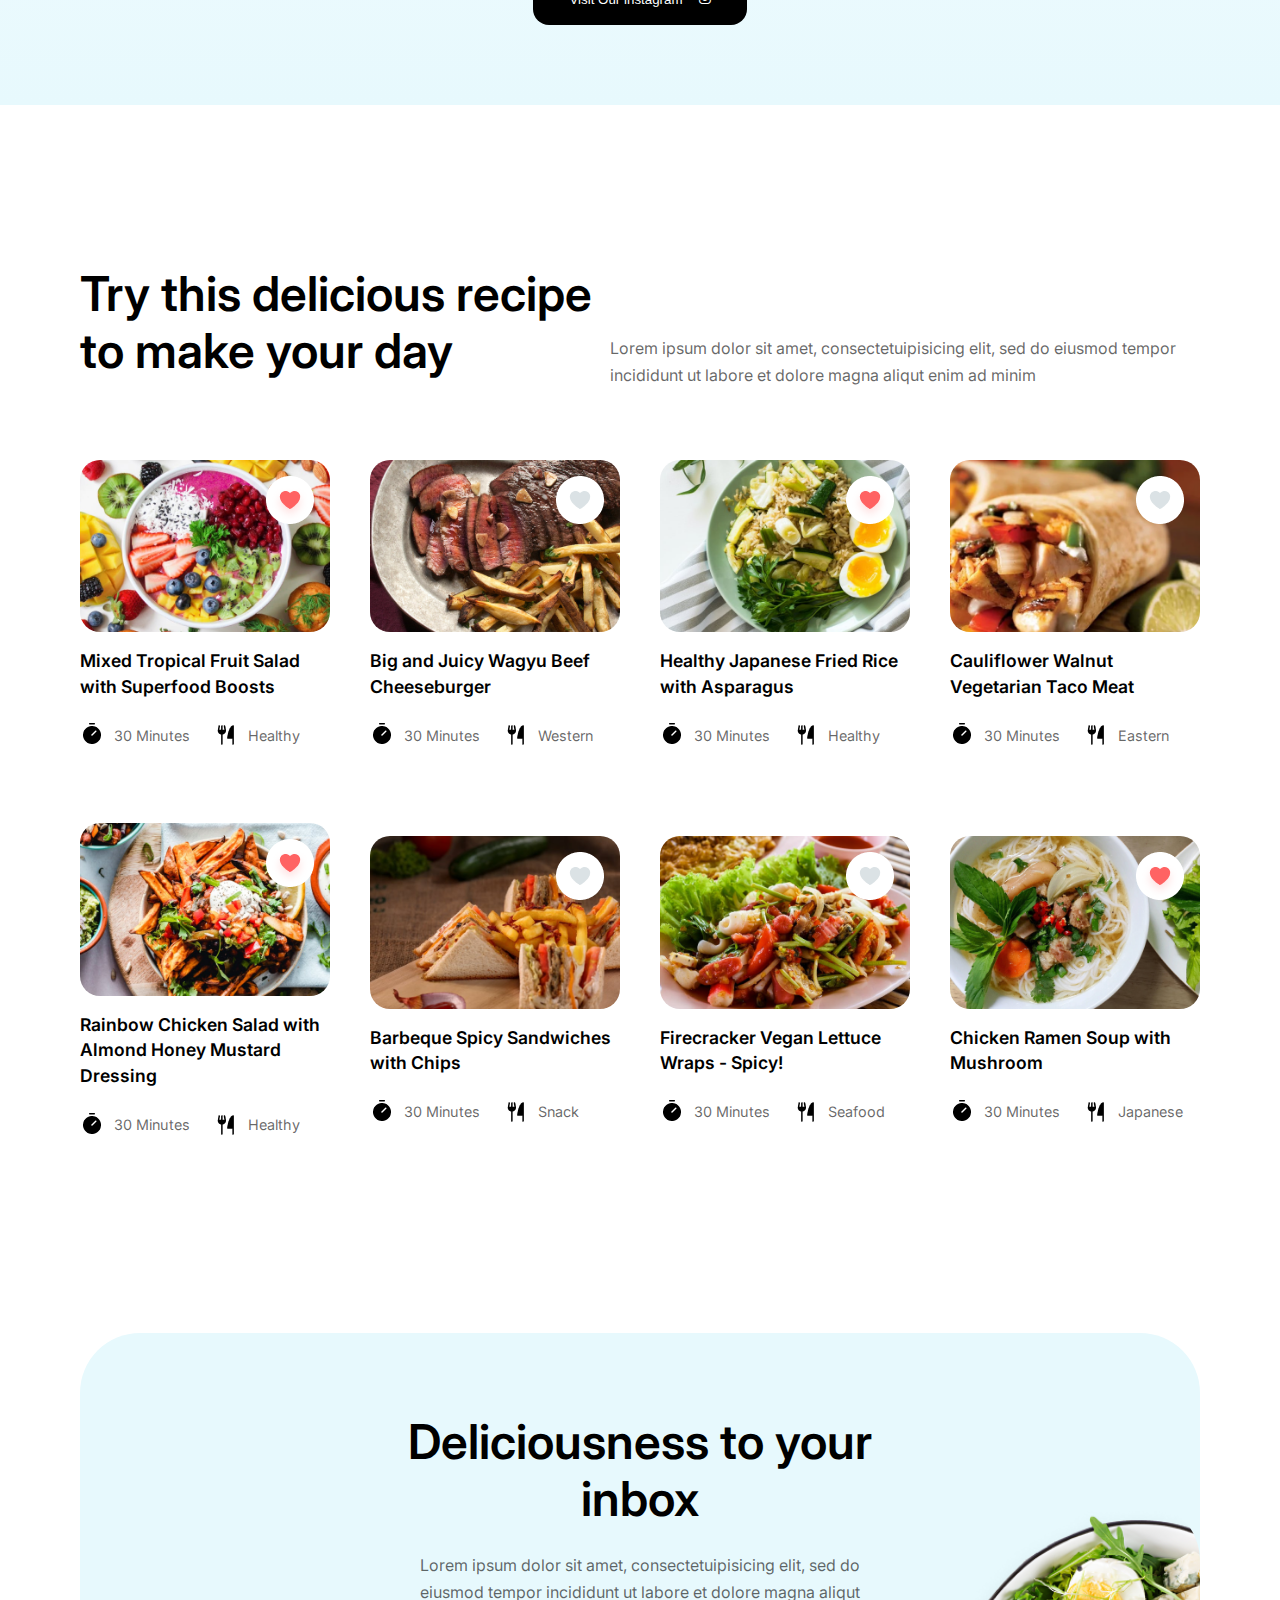
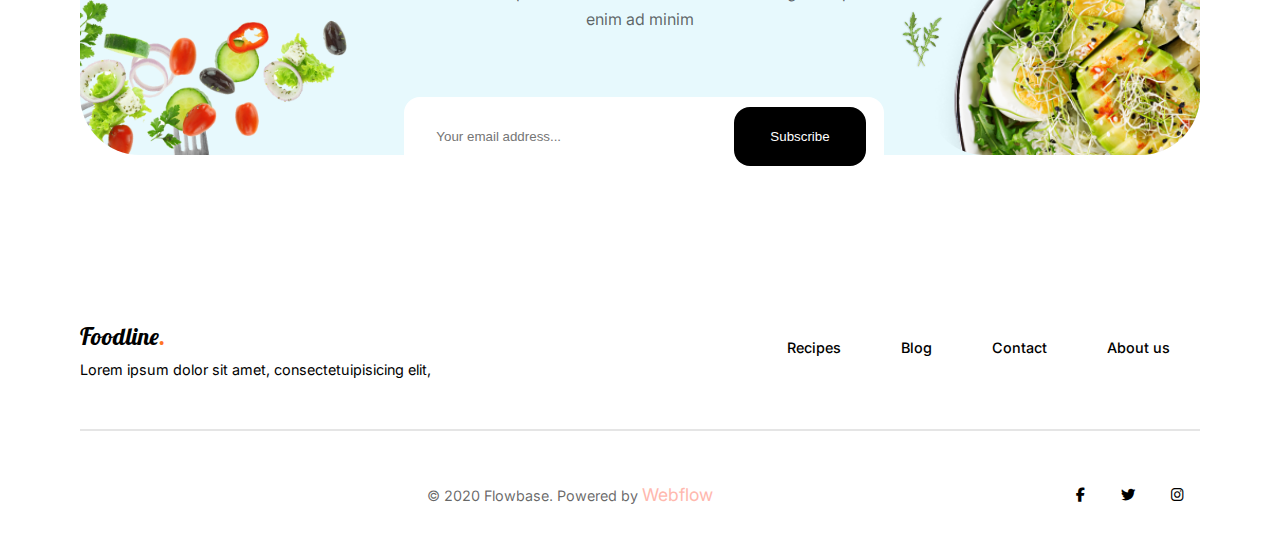
==== commit acdd13aa: "completed home" ====
--- a/index.html
+++ b/index.html
@@ -166,215 +166,217 @@
         <div class="shadow-background"></div>
         <p>Chocolate</p>
       </div>
- </div>
-</div>
+    </div>
+    </div>
   </section>
 
   <!-- Simple and tasty recipes SECTION  -->
-   <section class="simple-recipes">
+  <section class="simple-recipes">
     <h2>Simple and tasty recipes</h2>
-    <p class="subheading">Lorem ipsum dolor sit amet, consectetuipisicing elit, sed do eiusmod tempor incididunt ut labore et dolore magna aliqut enim ad minim </p>
+    <p class="subheading">Lorem ipsum dolor sit amet, consectetuipisicing elit, sed do eiusmod tempor incididunt ut
+      labore et dolore magna aliqut enim ad minim </p>
     <div class="recipe-cards">
       <div class="recipe-card">
-      <div class="recipe-card-img">
-        <img src="images/image 26.png" alt="">
-      </div>
-      <div class="recipe-card-title">
-        <p>Big and Juicy Wagyu Beef Cheeseburger</p>
-      </div>
-      <div class="recipe-details">
-        <div class="recipe-details-time">
-          <img src="./images/Timer.png" alt="timer">
-          <p>30 Minutes</p>
-        </div>
-        <div class="recipe-details-type">
-          <img src="images/ForkKnife.png" alt="cutlery">
-          <p>Snack</p>
-        </div>
-      </div>
-      <div class="like-or-unliked">
-        <img src="images/Group 852.png" alt="">
-      </div>
-      </div>
-
-        <div class="recipe-card">
-      <div class="recipe-card-img">
-        <img src="images/image 26 (1).png" alt="fish">
-      </div>
-      <div class="recipe-card-title">
-        <p>Fresh Lime Roasted Salmon with Ginger Sauce</p>
-      </div>
-      <div class="recipe-details">
-        <div class="recipe-details-time">
-          <img src="./images/Timer.png" alt="timer">
-          <p>30 Minutes</p>
-        </div>
-        <div class="recipe-details-type">
-          <img src="images/ForkKnife.png" alt="cutlery">
-          <p>Fish</p>
-        </div>
-      </div>
-      <div class="like-or-unliked">
-        <img src="images/Group 852 (1).png" alt="">
-      </div>
-      </div>
-
-      
-
-         <div class="recipe-card">
-      <div class="recipe-card-img">
-        <img src="images/image 26 (2).png" alt="">
-      </div>
-      <div class="recipe-card-title">
-        <p>Strawberry Oatmeal Pancake with Honey Syrup</p>
-      </div>
-      <div class="recipe-details">
-        <div class="recipe-details-time">
-          <img src="./images/Timer.png" alt="timer">
-          <p>30 Minutes</p>
-        </div>
-        <div class="recipe-details-type">
-          <img src="images/ForkKnife.png" alt="cutlery">
-          <p>Breakfast</p>
-        </div>
-      </div>
-      <div class="like-or-unliked">
-        <img src="images/Group 852 (1).png" alt="">
-      </div>
-      </div>
-
-         <div class="recipe-card">
-      <div class="recipe-card-img">
-        <img src="images/image 26 (3).png" alt="">
-      </div>
-      <div class="recipe-card-title">
-        <p>Fresh and Healthy Mixed Mayonnaise Salad</p>
-      </div>
-      <div class="recipe-details">
-        <div class="recipe-details-time">
-          <img src="./images/Timer.png" alt="timer">
-          <p>30 Minutes</p>
-        </div>
-        <div class="recipe-details-type">
-          <img src="images/ForkKnife.png" alt="cutlery">
-          <p>Healthy</p>
-        </div>
-      </div>
-      <div class="like-or-unliked">
-        <img src="images/Group 852.png" alt="">
-      </div>
-      </div>
-
-         <div class="recipe-card">
-      <div class="recipe-card-img">
-        <img src="images/image 26 (4).png" alt="">
-      </div>
-      <div class="recipe-card-title">
-        <p>Chicken Meatballs with Cream Cheese</p>
-      </div>
-      <div class="recipe-details">
-        <div class="recipe-details-time">
-          <img src="./images/Timer.png" alt="timer">
-          <p>30 Minutes</p>
-        </div>
-        <div class="recipe-details-type">
-          <img src="images/ForkKnife.png" alt="cutlery">
-          <p>Meat</p>
-        </div>
-      </div>
-      <div class="like-or-unliked">
-        <img src="images/Group 852 (1).png" alt="">
-      </div>
-      </div>
-     
+        <div class="recipe-card-img">
+          <img src="images/image 26.png" alt="">
+        </div>
+        <div class="recipe-card-title">
+          <p>Big and Juicy Wagyu Beef Cheeseburger</p>
+        </div>
+        <div class="recipe-details">
+          <div class="recipe-details-time">
+            <img src="./images/Timer.png" alt="timer">
+            <p>30 Minutes</p>
+          </div>
+          <div class="recipe-details-type">
+            <img src="images/ForkKnife.png" alt="cutlery">
+            <p>Snack</p>
+          </div>
+        </div>
+        <div class="like-or-unliked">
+          <img src="images/Group 852.png" alt="">
+        </div>
+      </div>
+
+      <div class="recipe-card">
+        <div class="recipe-card-img">
+          <img src="images/image 26 (1).png" alt="fish">
+        </div>
+        <div class="recipe-card-title">
+          <p>Fresh Lime Roasted Salmon with Ginger Sauce</p>
+        </div>
+        <div class="recipe-details">
+          <div class="recipe-details-time">
+            <img src="./images/Timer.png" alt="timer">
+            <p>30 Minutes</p>
+          </div>
+          <div class="recipe-details-type">
+            <img src="images/ForkKnife.png" alt="cutlery">
+            <p>Fish</p>
+          </div>
+        </div>
+        <div class="like-or-unliked">
+          <img src="images/Group 852 (1).png" alt="">
+        </div>
+      </div>
+
+
+
+      <div class="recipe-card">
+        <div class="recipe-card-img">
+          <img src="images/image 26 (2).png" alt="">
+        </div>
+        <div class="recipe-card-title">
+          <p>Strawberry Oatmeal Pancake with Honey Syrup</p>
+        </div>
+        <div class="recipe-details">
+          <div class="recipe-details-time">
+            <img src="./images/Timer.png" alt="timer">
+            <p>30 Minutes</p>
+          </div>
+          <div class="recipe-details-type">
+            <img src="images/ForkKnife.png" alt="cutlery">
+            <p>Breakfast</p>
+          </div>
+        </div>
+        <div class="like-or-unliked">
+          <img src="images/Group 852 (1).png" alt="">
+        </div>
+      </div>
+
+      <div class="recipe-card">
+        <div class="recipe-card-img">
+          <img src="images/image 26 (3).png" alt="">
+        </div>
+        <div class="recipe-card-title">
+          <p>Fresh and Healthy Mixed Mayonnaise Salad</p>
+        </div>
+        <div class="recipe-details">
+          <div class="recipe-details-time">
+            <img src="./images/Timer.png" alt="timer">
+            <p>30 Minutes</p>
+          </div>
+          <div class="recipe-details-type">
+            <img src="images/ForkKnife.png" alt="cutlery">
+            <p>Healthy</p>
+          </div>
+        </div>
+        <div class="like-or-unliked">
+          <img src="images/Group 852.png" alt="">
+        </div>
+      </div>
+
+      <div class="recipe-card">
+        <div class="recipe-card-img">
+          <img src="images/image 26 (4).png" alt="">
+        </div>
+        <div class="recipe-card-title">
+          <p>Chicken Meatballs with Cream Cheese</p>
+        </div>
+        <div class="recipe-details">
+          <div class="recipe-details-time">
+            <img src="./images/Timer.png" alt="timer">
+            <p>30 Minutes</p>
+          </div>
+          <div class="recipe-details-type">
+            <img src="images/ForkKnife.png" alt="cutlery">
+            <p>Meat</p>
+          </div>
+        </div>
+        <div class="like-or-unliked">
+          <img src="images/Group 852 (1).png" alt="">
+        </div>
+      </div>
+
 
       <!-- different div ==================================== -->
 
-        <div class="ads">
-      <p class="ads-heading">Don't forget to eat healthy food</p>
-      <div class="ads-img">
-        <img src="images/01.png" alt="">
-      </div>
-      <ads class="link">
-        <p>www.foodieland.com</p>
-      </ads>
-      </div>
-
-        <div class="recipe-card">
-      <div class="recipe-card-img">
-        <img src="images/image 26 (5).png" alt="">
-      </div>
-      <div class="recipe-card-title">
-        <p>Fruity Pancake with Orange & Blueberry</p>
-      </div>
-      <div class="recipe-details">
-        <div class="recipe-details-time">
-          <img src="./images/Timer.png" alt="timer">
-          <p>30 Minutes</p>
-        </div>
-        <div class="recipe-details-type">
-          <img src="images/ForkKnife.png" alt="cutlery">
-          <p>Sweet</p>
-        </div>
-      </div>
-      <div class="like-or-unliked">
-        <img src="images/Group 852.png" alt="">
-      </div>
-      </div>
-
-        <div class="recipe-card">
-      <div class="recipe-card-img">
-        <img src="images/image 26 (6).png" alt="">
-      </div>
-      <div class="recipe-card-title">
-        <p>The Best Easy One Pot Chicken and Rice</p>
-      </div>
-      <div class="recipe-details">
-        <div class="recipe-details-time">
-          <img src="./images/Timer.png" alt="timer">
-          <p>30 Minutes</p>
-        </div>
-        <div class="recipe-details-type">
-          <img src="images/ForkKnife.png" alt="cutlery">
-          <p>Snack</p>
-        </div>
-      </div>
-      <div class="like-or-unliked">
-        <img src="images/Group 852 (1).png" alt="">
-      </div>
-      </div>
-
-        <div class="recipe-card">
-      <div class="recipe-card-img">
-        <img src="images/image 26 (7).png" alt="Pasta">
-      </div>
-      <div class="recipe-card-title">
-        <p>The Creamiest Creamy Chicken and Bacon Pasta</p>
-      </div>
-      <div class="recipe-details">
-        <div class="recipe-details-time">
-          <img src="./images/Timer.png" alt="timer">
-          <p>30 Minutes</p>
-        </div>
-        <div class="recipe-details-type">
-          <img src="images/ForkKnife.png" alt="cutlery">
-          <p>Noodles</p>
-        </div>
-      </div>
-      <div class="like-or-unliked">
-        <img src="images/Group 852 (1).png" alt="">
-      </div>
-      </div>
-       
-    </div>
-   </section>
-
-   <!-- /// LEARN MORE SECTION ====================================== -->
-
-   <section class="learn-more">
+      <div class="ads">
+        <p class="ads-heading">Don't forget to eat healthy food</p>
+        <div class="ads-img">
+          <img src="images/01.png" alt="">
+        </div>
+        <ads class="link">
+          <p>www.foodieland.com</p>
+        </ads>
+      </div>
+
+      <div class="recipe-card">
+        <div class="recipe-card-img">
+          <img src="images/image 26 (5).png" alt="">
+        </div>
+        <div class="recipe-card-title">
+          <p>Fruity Pancake with Orange & Blueberry</p>
+        </div>
+        <div class="recipe-details">
+          <div class="recipe-details-time">
+            <img src="./images/Timer.png" alt="timer">
+            <p>30 Minutes</p>
+          </div>
+          <div class="recipe-details-type">
+            <img src="images/ForkKnife.png" alt="cutlery">
+            <p>Sweet</p>
+          </div>
+        </div>
+        <div class="like-or-unliked">
+          <img src="images/Group 852.png" alt="">
+        </div>
+      </div>
+
+      <div class="recipe-card">
+        <div class="recipe-card-img">
+          <img src="images/image 26 (6).png" alt="">
+        </div>
+        <div class="recipe-card-title">
+          <p>The Best Easy One Pot Chicken and Rice</p>
+        </div>
+        <div class="recipe-details">
+          <div class="recipe-details-time">
+            <img src="./images/Timer.png" alt="timer">
+            <p>30 Minutes</p>
+          </div>
+          <div class="recipe-details-type">
+            <img src="images/ForkKnife.png" alt="cutlery">
+            <p>Snack</p>
+          </div>
+        </div>
+        <div class="like-or-unliked">
+          <img src="images/Group 852 (1).png" alt="">
+        </div>
+      </div>
+
+      <div class="recipe-card">
+        <div class="recipe-card-img">
+          <img src="images/image 26 (7).png" alt="Pasta">
+        </div>
+        <div class="recipe-card-title">
+          <p>The Creamiest Creamy Chicken and Bacon Pasta</p>
+        </div>
+        <div class="recipe-details">
+          <div class="recipe-details-time">
+            <img src="./images/Timer.png" alt="timer">
+            <p>30 Minutes</p>
+          </div>
+          <div class="recipe-details-type">
+            <img src="images/ForkKnife.png" alt="cutlery">
+            <p>Noodles</p>
+          </div>
+        </div>
+        <div class="like-or-unliked">
+          <img src="images/Group 852 (1).png" alt="">
+        </div>
+      </div>
+
+    </div>
+  </section>
+
+  <!-- /// LEARN MORE SECTION ====================================== -->
+
+  <section class="learn-more">
     <div class="learn-more-text">
       <h2>Everyone can be a chef in their own kitchen</h2>
-      <p>Lorem ipsum dolor sit amet, consectetuipisicing elit, sed do eiusmod tempor incididunt ut labore et dolore magna aliqut enim ad minim</p>
+      <p>Lorem ipsum dolor sit amet, consectetuipisicing elit, sed do eiusmod tempor incididunt ut labore et dolore
+        magna aliqut enim ad minim</p>
       <button class="recipe-btn">Learn More</button>
     </div>
     <div class="learn-more-img">
@@ -392,7 +394,292 @@
         <img src="images/image 27.png" alt="">
       </div>
     </div>
-   </section>
+  </section>
+
+  <!-- INSTAGRAM SECTION ================ -->
+
+  <section class="instagram">
+    <div class="instagram-text">
+      <h2>Check out @foodieland on Instagram</h2>
+      <p>Lorem ipsum dolor sit amet, consectetuipisicing elit, sed do eiusmod tempor incididunt ut labore et dolore
+        magna aliqut enim ad minim</p>
+    </div>
+    <div class="posts">
+      <div class="post-item">
+        <img src="images/Post.png" alt="">
+      </div>
+      <div class="post-item">
+        <img src="images/Post (1).png" alt="">
+
+      </div>
+      <div class="post-item">
+        <img src="images/Post (2).png" alt="">
+
+      </div>
+      <div class="post-item">
+        <img src="images/Post (3).png" alt="">
+
+      </div>
+
+
+    </div>
+    <div class="visit-link-btn">
+      <button class="recipe-btn">Visit Our instagram
+        <i class="fa-brands fa-instagram 2xl"></i>
+      </button>
+    </div>
+  </section>
+
+  <!-- DELICIOUS RECIPE SECTION  -->
+
+  <section class="delicious">
+    <div class="delicious-text">
+      <h2>Try this delicious recipe
+        to make your day</h2>
+      <p>Lorem ipsum dolor sit amet, consectetuipisicing elit, sed do eiusmod tempor incididunt ut labore et dolore
+        magna aliqut enim ad minim </p>
+    </div>
+
+    <div class="recipe-lists">
+      <div class="recipe-lists-item">
+        <div class="recipe-img">
+          <img src="images/image 26 (8).png" alt="">
+        </div>
+        <div class="recipe-text">
+          <h3>Mixed Tropical Fruit Salad with Superfood Boosts</h3>
+        </div>
+
+        <div class="recipe-details">
+          <div class="recipe-details-time">
+            <img src="./images/Timer.png" alt="timer">
+            <p>30 Minutes</p>
+          </div>
+          <div class="recipe-details-type">
+            <img src="images/ForkKnife.png" alt="cutlery">
+            <p>Healthy</p>
+          </div>
+        </div>
+
+        <div class="small-like-or-unliked">
+          <img src="images/Group 852.png" alt="">
+        </div>
+      </div>
+
+      <div class="recipe-lists-item">
+        <div class="recipe-img">
+          <img src="images/image 26 (9).png" alt="">
+        </div>
+        <div class="recipe-text">
+          <h3>Big and Juicy Wagyu Beef Cheeseburger</h3>
+        </div>
+        <div class="recipe-details">
+          <div class="recipe-details-time">
+            <img src="./images/Timer.png" alt="timer">
+            <p>30 Minutes</p>
+          </div>
+          <div class="recipe-details-type">
+            <img src="images/ForkKnife.png" alt="cutlery">
+            <p>Western</p>
+          </div>
+        </div>
+        <div class="small-like-or-unliked">
+          <img src="images/Group 852 (1).png" alt="">
+        </div>
+      </div>
+
+      <div class="recipe-lists-item">
+        <div class="recipe-img">
+          <img src="images/image 26 (10).png" alt="">
+        </div>
+        <div class="recipe-text">
+          <h3>Healthy Japanese Fried Rice with Asparagus</h3>
+        </div>
+        <div class="recipe-details">
+          <div class="recipe-details-time">
+            <img src="./images/Timer.png" alt="timer">
+            <p>30 Minutes</p>
+          </div>
+          <div class="recipe-details-type">
+            <img src="images/ForkKnife.png" alt="cutlery">
+            <p>Healthy</p>
+          </div>
+        </div>
+        <div class="small-like-or-unliked">
+          <img src="images/Group 852.png" alt="">
+        </div>
+      </div>
+
+      <div class="recipe-lists-item">
+        <div class="recipe-img">
+          <img src="images/image 26 (11).png" alt="">
+        </div>
+        <div class="recipe-text">
+          <h3>Cauliflower Walnut Vegetarian Taco Meat</h3>
+        </div>
+        <div class="recipe-details">
+          <div class="recipe-details-time">
+            <img src="./images/Timer.png" alt="timer">
+            <p>30 Minutes</p>
+          </div>
+          <div class="recipe-details-type">
+            <img src="images/ForkKnife.png" alt="cutlery">
+            <p>Eastern</p>
+          </div>
+        </div>
+        <div class="small-like-or-unliked">
+          <img src="images/Group 852 (1).png" alt="">
+        </div>
+      </div>
+
+      <div class="recipe-lists-item">
+        <div class="recipe-img">
+          <img src="images/image 26 (13).png" alt="">
+        </div>
+        <div class="recipe-text">
+          <h3>Rainbow Chicken Salad with Almond Honey Mustard Dressing</h3>
+        </div>
+        <div class="recipe-details">
+          <div class="recipe-details-time">
+            <img src="./images/Timer.png" alt="timer">
+            <p>30 Minutes</p>
+          </div>
+          <div class="recipe-details-type">
+            <img src="images/ForkKnife.png" alt="cutlery">
+            <p>Healthy</p>
+          </div>
+        </div>
+        <div class="small-like-or-unliked">
+          <img src="images/Group 852.png" alt="">
+        </div>
+      </div>
+
+      <div class="recipe-lists-item">
+        <div class="recipe-img">
+          <img src="images/image 26 (14).png" alt="">
+        </div>
+        <div class="recipe-text">
+          <h3>Barbeque Spicy Sandwiches with Chips</h3>
+        </div>
+        <div class="recipe-details">
+          <div class="recipe-details-time">
+            <img src="./images/Timer.png" alt="timer">
+            <p>30 Minutes</p>
+          </div>
+          <div class="recipe-details-type">
+            <img src="images/ForkKnife.png" alt="cutlery">
+            <p>Snack</p>
+          </div>
+        </div>
+        <div class="small-like-or-unliked">
+          <img src="images/Group 852 (1).png" alt="">
+        </div>
+      </div>
+
+      <div class="recipe-lists-item">
+        <div class="recipe-img">
+          <img src="images/image 26 (15).png" alt="">
+        </div>
+        <div class="recipe-text">
+          <h3>Firecracker Vegan Lettuce Wraps - Spicy!</h3>
+        </div>
+        <div class="recipe-details">
+          <div class="recipe-details-time">
+            <img src="./images/Timer.png" alt="timer">
+            <p>30 Minutes</p>
+          </div>
+          <div class="recipe-details-type">
+            <img src="images/ForkKnife.png" alt="cutlery">
+            <p>Seafood</p>
+          </div>
+        </div>
+        <div class="small-like-or-unliked">
+          <img src="images/Group 852 (1).png" alt="">
+        </div>
+      </div>
+
+      <div class="recipe-lists-item">
+        <div class="recipe-img">
+          <img src="images/image 26 (16).png" alt="">
+        </div>
+        <div class="recipe-text">
+          <h3>Chicken Ramen Soup with Mushroom</h3>
+        </div>
+        <div class="recipe-details">
+          <div class="recipe-details-time">
+            <img src="./images/Timer.png" alt="timer">
+            <p>30 Minutes</p>
+          </div>
+          <div class="recipe-details-type">
+            <img src="images/ForkKnife.png" alt="cutlery">
+            <p>Japanese</p>
+          </div>
+        </div>
+        <div class="small-like-or-unliked">
+          <img src="images/Group 852.png" alt="">
+        </div>
+      </div>
+    </div>
+  </section>
+
+  <section class="subscribe">
+    <div class="subcribe-center">
+      <div class="subcribe-header">
+        <h2>Deliciousness to your inbox</h2>
+      </div>
+      <div class="subcribe-subheader">
+        <p>Lorem ipsum dolor sit amet, consectetuipisicing elit, sed do eiusmod tempor incididunt ut labore et dolore
+          magna aliqut enim ad minim</p>
+      </div>
+      <div class="subcribe-input">
+        <input type="text" placeholder="Your email address...">
+        <button class="recipe-btn">Subscribe</button>
+      </div>
+    </div>
+    <div class="middle-img">
+      <img class="rucola" src="images/rucola-png.png" alt="">
+    </div>
+    <div class="right-img">
+      <img src="images/Photo-plate.png" alt="">
+
+    </div>
+    <div class="left-img">
+      <img src="images/kisspng-salad-salad-fresh-food-healthylife-vegetables-vegetarian-5d42e3a7cb8543 1.png" alt="">
+    </div>
+  </section>
+
+  <!-- FOOTER SECTION ============= -->
+  <footer>
+    <div class="footer-one">
+      <div class="footer-one-a">
+        <div class="footer-logo logo">
+        Foodline<span style="color: #ff7426">.</span>
+      </div>
+           <div class="footer-one-p">
+      <p>Lorem ipsum dolor sit amet, consectetuipisicing elit,</p>
+      </div>
+ </div>
+    <div class="footer-links">
+        <li><a href="#">Recipes</a></li>
+        <li><a href="/blogPage.html">Blog</a></li>
+        <li><a href="/contactPage.html">Contact</a></li>
+        <li><a href="#">About us</a></li>
+      </div>
+      </div>
+    <hr />
+    <div class="footer-two">
+      <div></div>
+      <div class="footer-copyright">
+        <p>© 2020 Flowbase. Powered by <span  style="color: #ffb8ae; font-family: 'Inter',serif;font-size: 1.1rem;">Webflow</span></p>
+      </div>
+      <div class="footer-socials socials">
+        
+       <i class="fa-brands fa-facebook-f 2xl"></i>
+        <i class="fa-brands fa-twitter 2xl"></i> 
+        <i class="fa-brands fa-instagram 2xl"></i> 
+      </div>
+    </div>
+
+  </footer>
 
 </body>
 
--- a/index.css
+++ b/index.css
@@ -407,7 +407,7 @@
   display: grid;
   grid-template-columns: 1fr 1fr;
   justify-content: center;
-  margin: 143px 80px 80px;
+  margin: 143px 80px 160px;
   /* gap: 0; */
 }
 
@@ -485,3 +485,108 @@
   bottom: 124px;
   left: 34px;
 }
+
+/* INSTAGRAM SECTION ==================== */
+.instagram {
+  background-image: linear-gradient(#e7f9fd00, #e7f9fd);
+}
+
+.instagram-text h2 {
+  margin: 80px 300px 0px;
+  font-weight: 600;
+  font-size: 3rem;
+  line-height: 3.6rem;
+  text-align: center;
+}
+
+.instagram-text p {
+  margin: 24px 300px 80px;
+  /* max-width: 840px; */
+
+  text-align: center;
+  font-weight: 400;
+  font-size: 1rem;
+  line-height: 1.5rem;
+  color: var(--text-color2);
+  /* max-width: 840px; */
+}
+
+.posts {
+  display: flex;
+  justify-content: center;
+  align-items: center;
+  gap: 40px;
+  margin: 0px 80px 80px;
+}
+
+.post-item img {
+  width: 100%;
+  object-fit: contain;
+}
+.visit-link-btn {
+  display: flex;
+  justify-content: center;
+  align-items: center;
+  padding-bottom: 80px;
+}
+
+.instagram button i {
+  margin-left: 16px;
+}
+
+/* recipe section  */
+
+.delicious {
+  margin: 160px 80px;
+}
+
+.delicious-text {
+  display: flex;
+  justify-content: space-between;
+  align-items: center;
+}
+
+.delicious-text h2 {
+  margin-bottom: 80px;
+  font-weight: 600;
+  font-size: 3rem;
+  line-height: 3.6rem;
+}
+
+.delicious-text p {
+  margin: 15px 0px;
+  font-weight: 400;
+  font-size: 1rem;
+  line-height: 1.7rem;
+  color: var(--text-color2);
+}
+
+.recipe-lists {
+  position: relative;
+  display: grid;
+  grid-template-columns: 1fr 1fr 1fr 1fr;
+  gap: 40px;
+  justify-content: center;
+  align-items: center;
+}
+.recipe-lists-item {
+  position: relative;
+}
+.small-like-or-unliked {
+  position: absolute;
+  top: 16px;
+  right: 16px;
+  width: 48px;
+}
+.recipe-text h3 {
+  margin-top: 16px;
+  margin-bottom: 24px;
+  font-weight: 600;
+  font-size: 1.1rem;
+  line-height: 1.6rem;
+}
+
+.recipe-img img {
+  border-radius: 20px;
+  width: 100%;
+}
--- a/generalStyles.css
+++ b/generalStyles.css
@@ -92,7 +92,7 @@
 }
 
 .socials i {
-  margin: 0 2.5rem;
+  margin: 0 1rem;
   height: 19px;
   cursor: pointer;
 }
@@ -100,3 +100,115 @@
 hr {
   border: 1px solid #0000001a;
 }
+
+/* subcribe section  =======*/
+
+.subscribe {
+  margin: 0 80px 160px;
+  position: relative;
+  background: #e7f9fd;
+  border-radius: 60px;
+  display: grid;
+  grid-template-columns: 1fr;
+  justify-content: center;
+  align-items: center;
+  height: 422px;
+  /* display: flex;
+  justify-content: center;
+  align-items: center; */
+}
+.subcribe-header h2 {
+  margin-bottom: 24px;
+  font-weight: 600;
+  font-size: 3rem;
+  line-height: 3.6rem;
+  text-align: center;
+}
+
+.subcribe-subheader p {
+  margin-bottom: 64px;
+  font-weight: 400;
+  font-size: 1rem;
+  line-height: 1.7rem;
+  color: var(--text-color2);
+  text-align: center;
+}
+
+.subcribe-center {
+  margin: 80px 330px;
+  display: flex;
+  flex-direction: column;
+  justify-content: center;
+  align-items: center;
+}
+
+.subcribe-input {
+  display: flex;
+}
+.left-img {
+  position: absolute;
+  /* rotate: -30deg; */
+  width: 300px;
+  left: 0px;
+  bottom: 0px;
+}
+
+.left-img img {
+  border-radius: 60px;
+}
+.right-img {
+  width: 275px;
+  position: absolute;
+  right: 0px;
+  bottom: 0px;
+  /* bottom: 0px; */
+}
+.right-img img {
+  border-radius: 60px;
+}
+.middle-img {
+  width: 66px;
+  rotate: 31.5deg;
+  position: absolute;
+  bottom: 80px;
+  right: 245px;
+}
+
+.subcribe-input input {
+  padding: 32px;
+  width: 480px;
+  border-radius: 16px;
+  font-weight: 500;
+}
+
+.subcribe-input button {
+  margin-left: -100px;
+  margin: 10px 10px 10px -150px;
+}
+
+/* Footer SECTION  */
+footer {
+  margin: 0 80px 48px;
+}
+.footer-one {
+  display: flex;
+  justify-content: space-between;
+  align-items: center;
+  margin-bottom: 48px;
+}
+
+.footer-links {
+  display: flex;
+  justify-content: space-evenly;
+}
+
+.footer-two {
+  margin-top: 48px;
+  display: flex;
+  justify-content: space-between;
+  align-items: center;
+  /* gap: 338px; */
+}
+.footer-copyright {
+  color: var(--text-color2);
+}
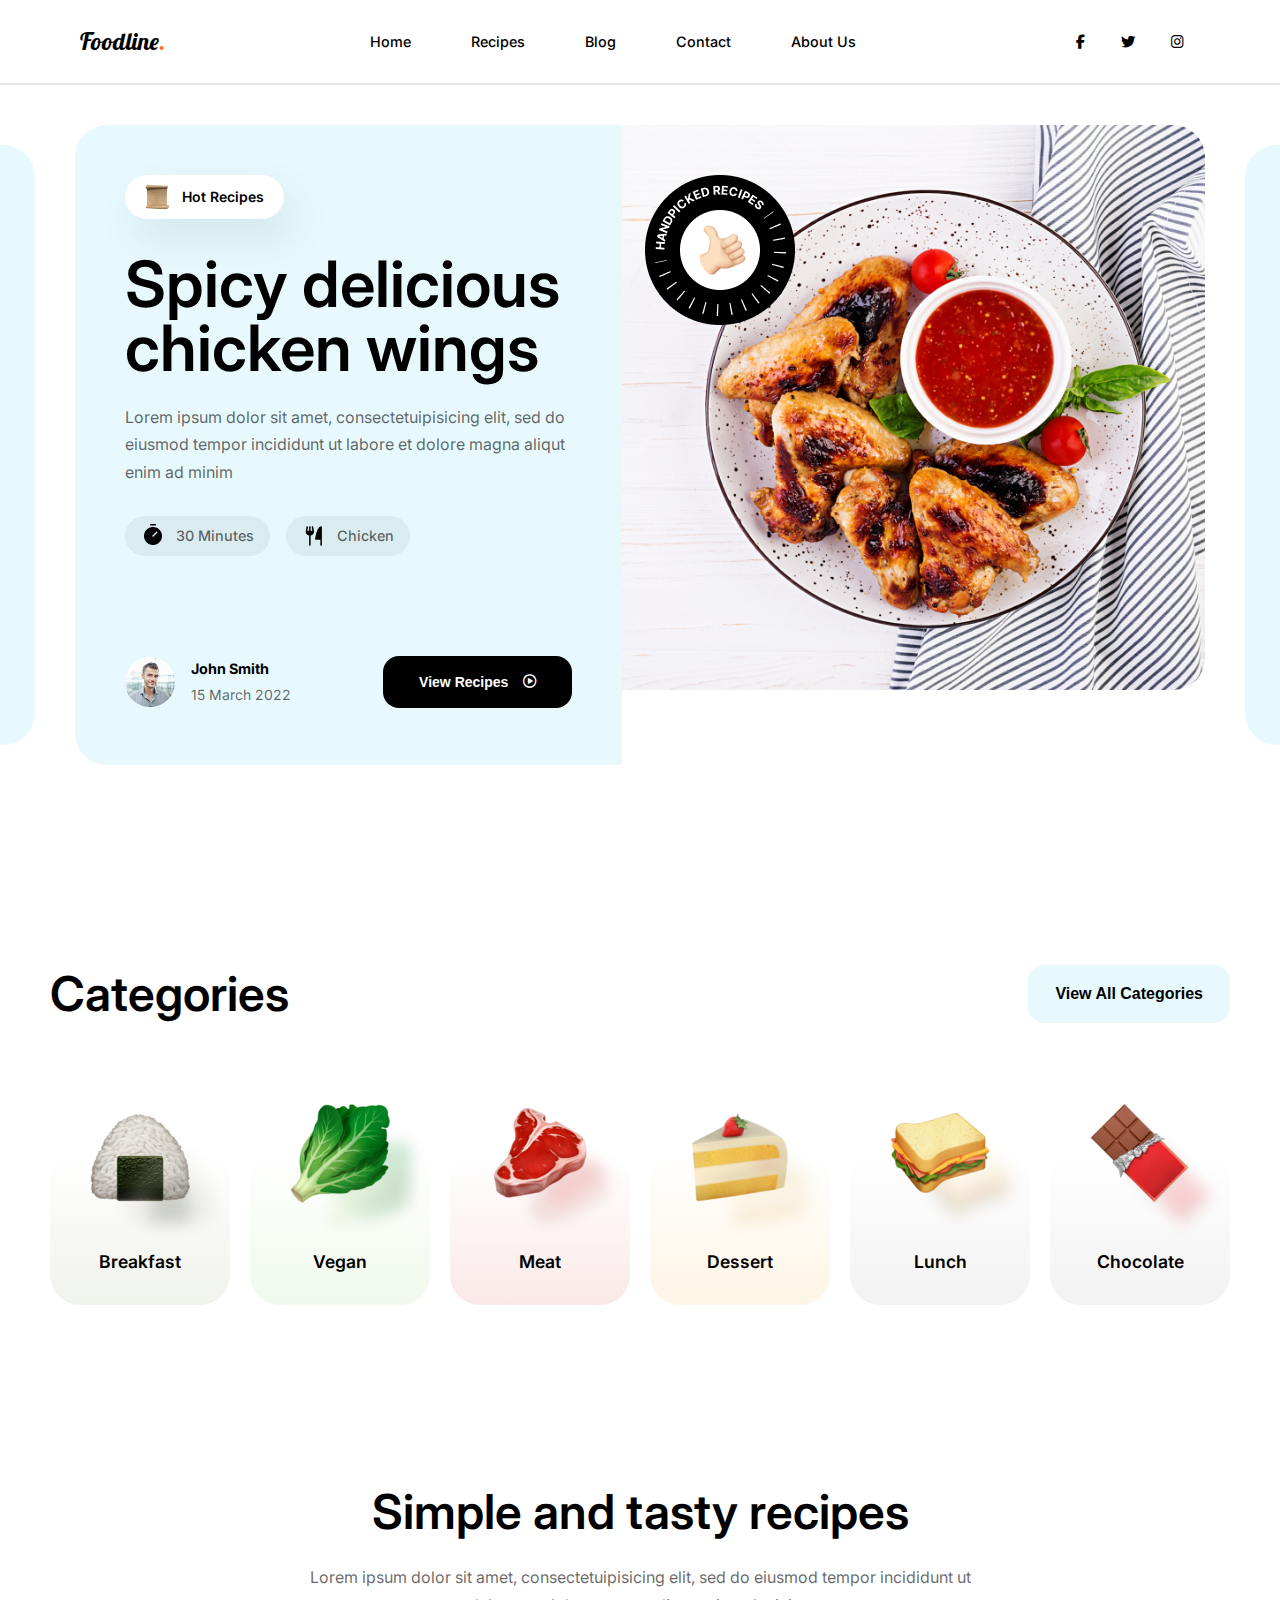
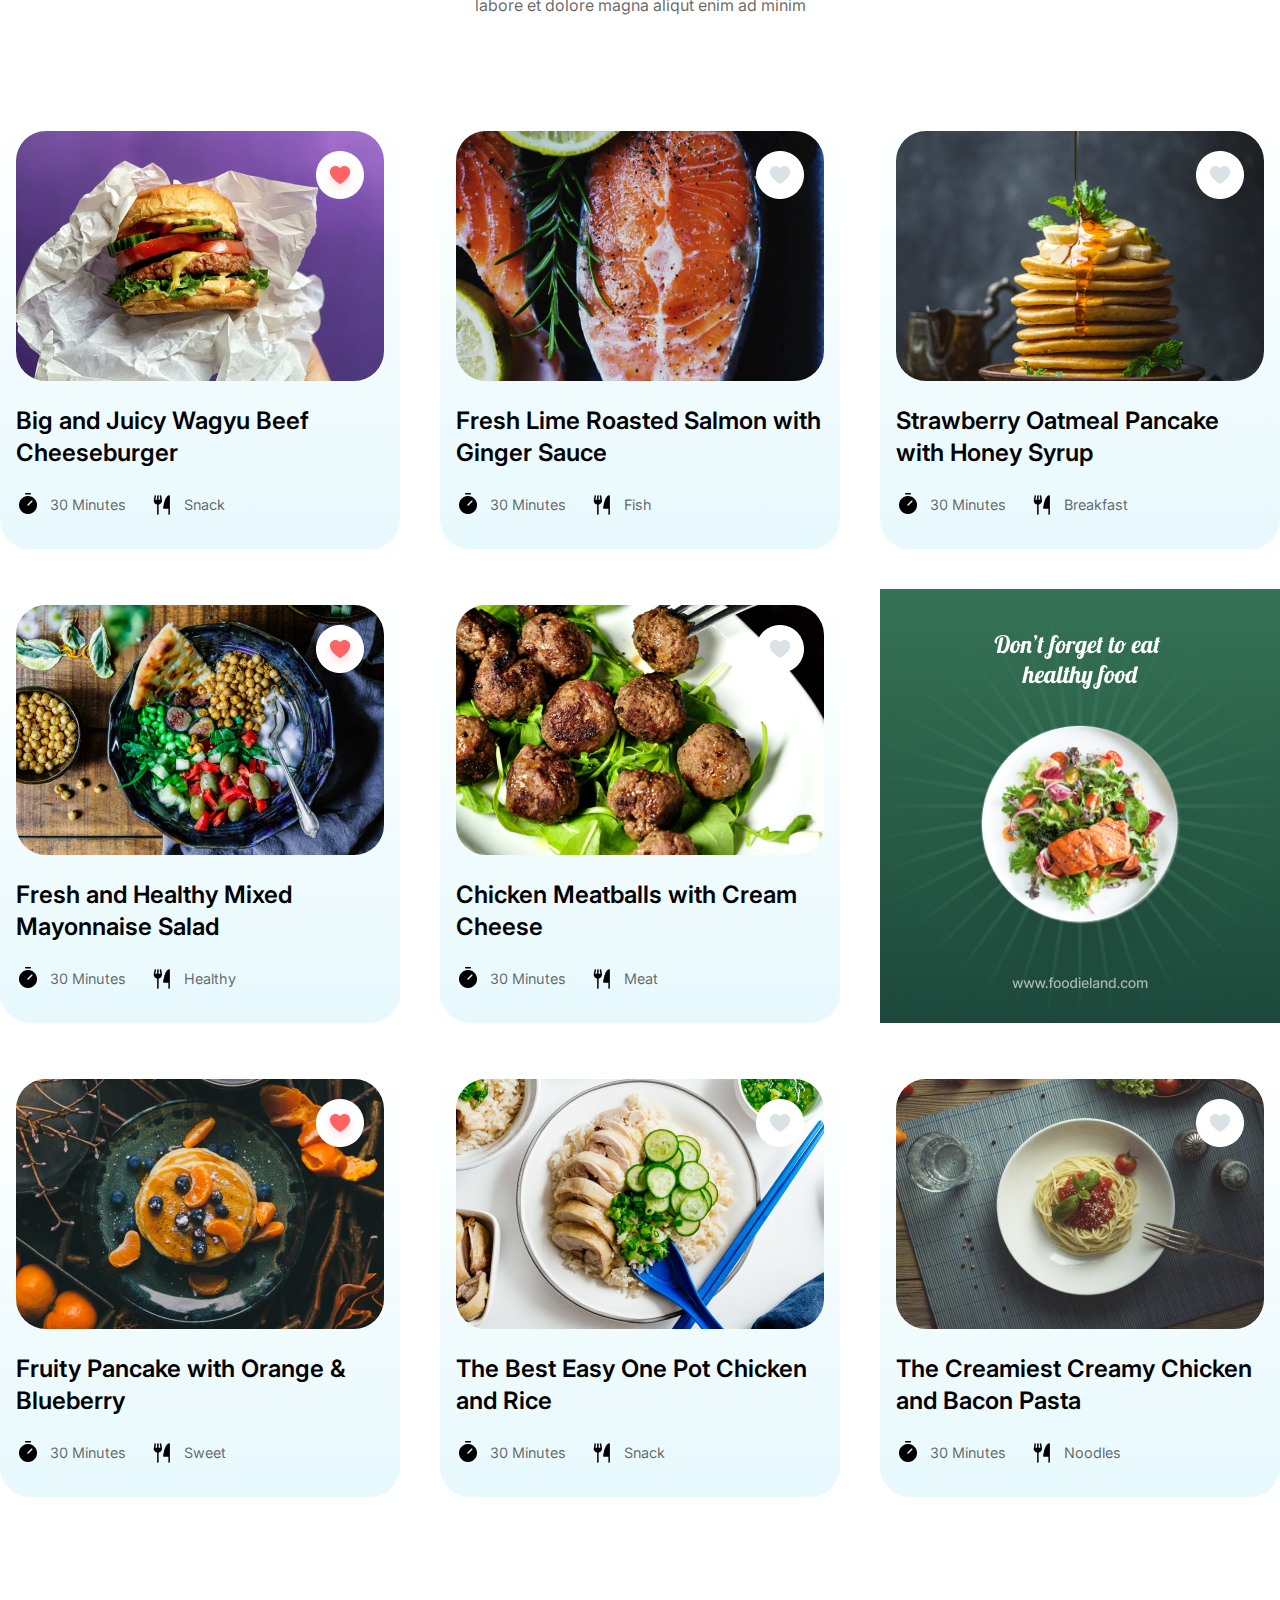
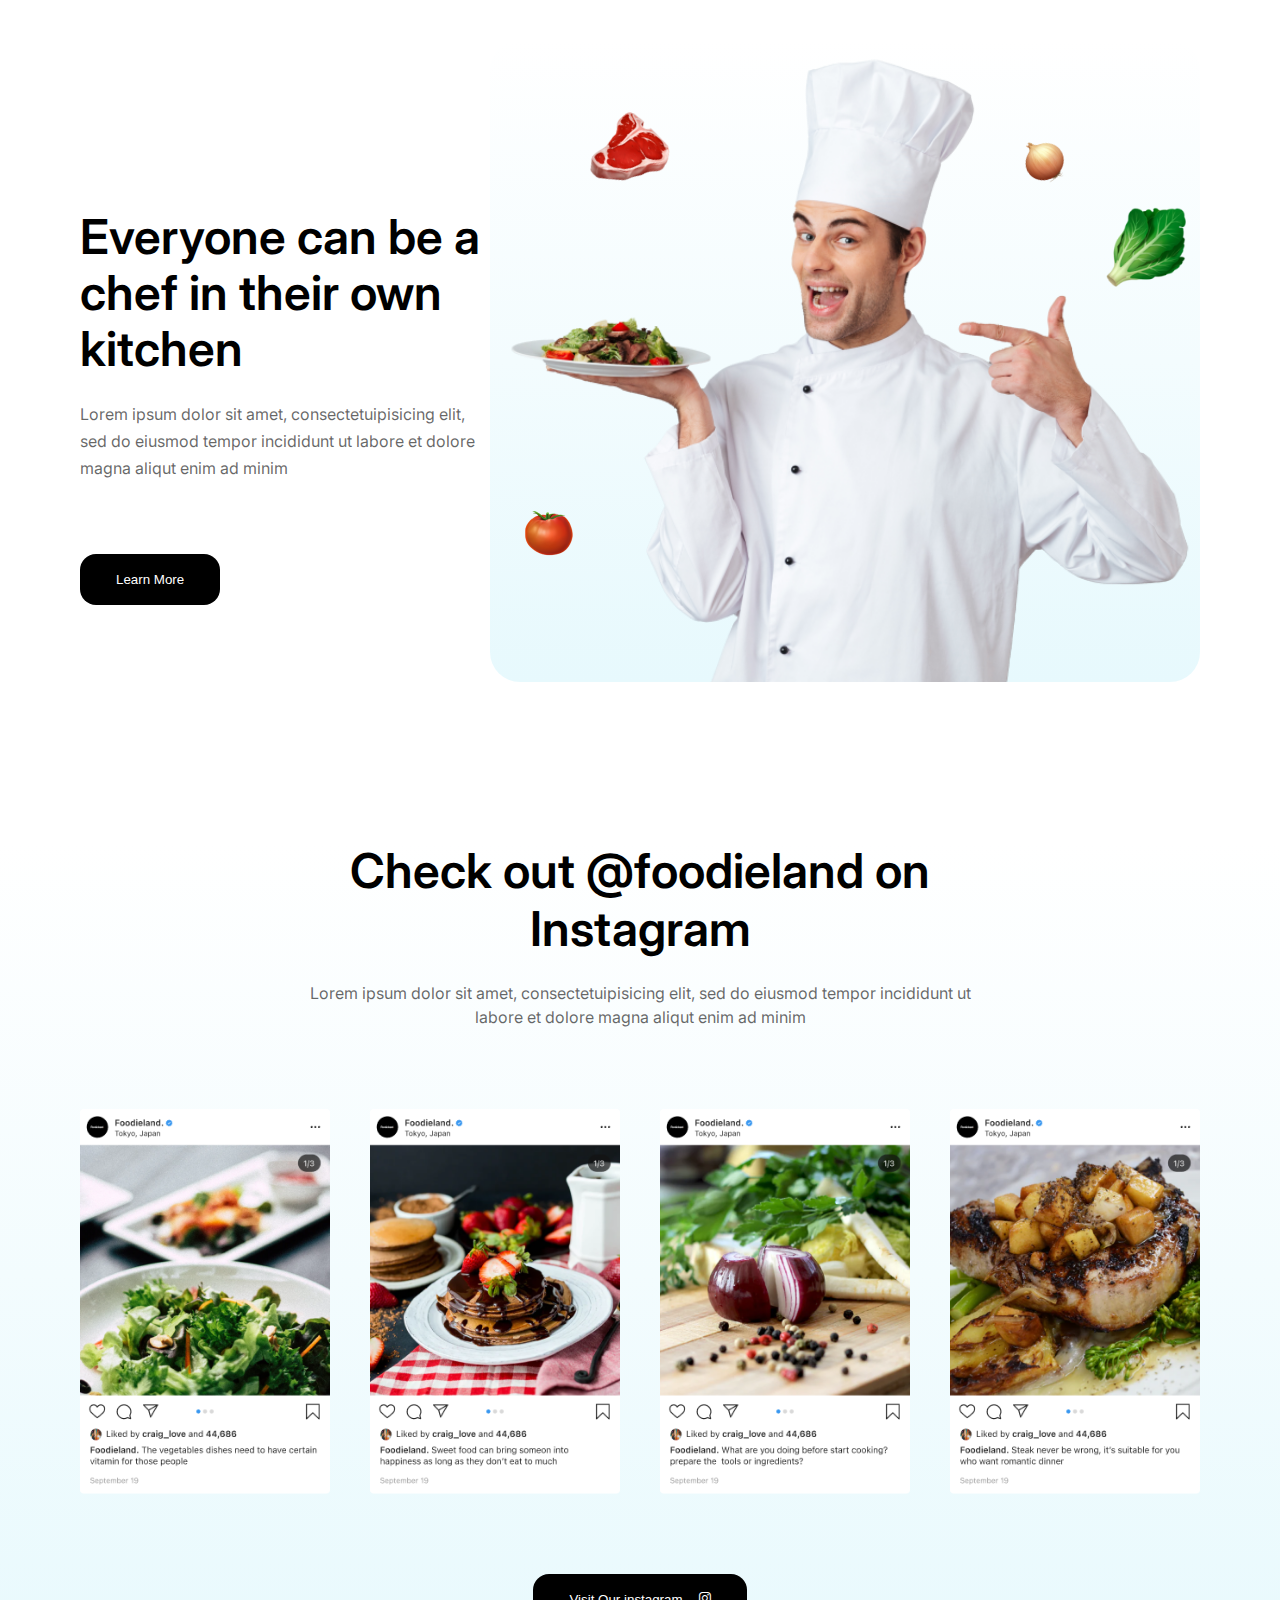
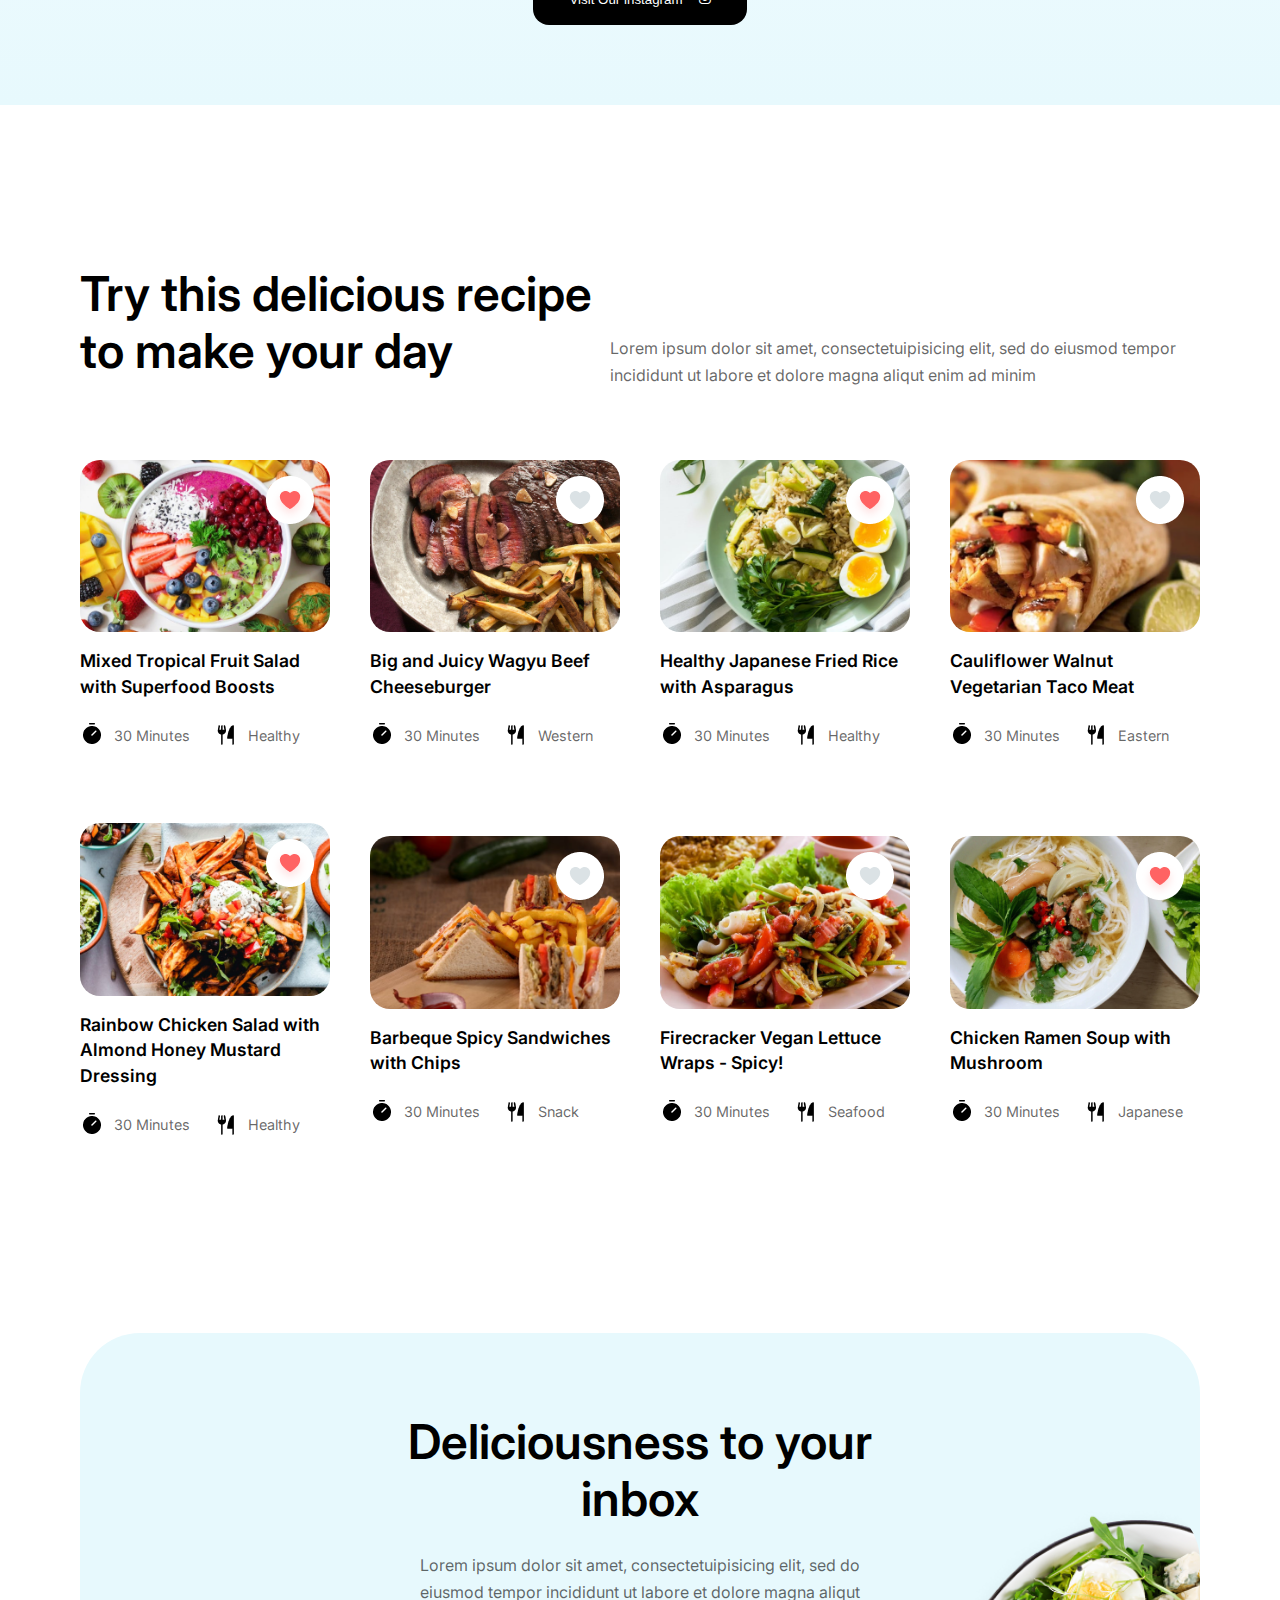
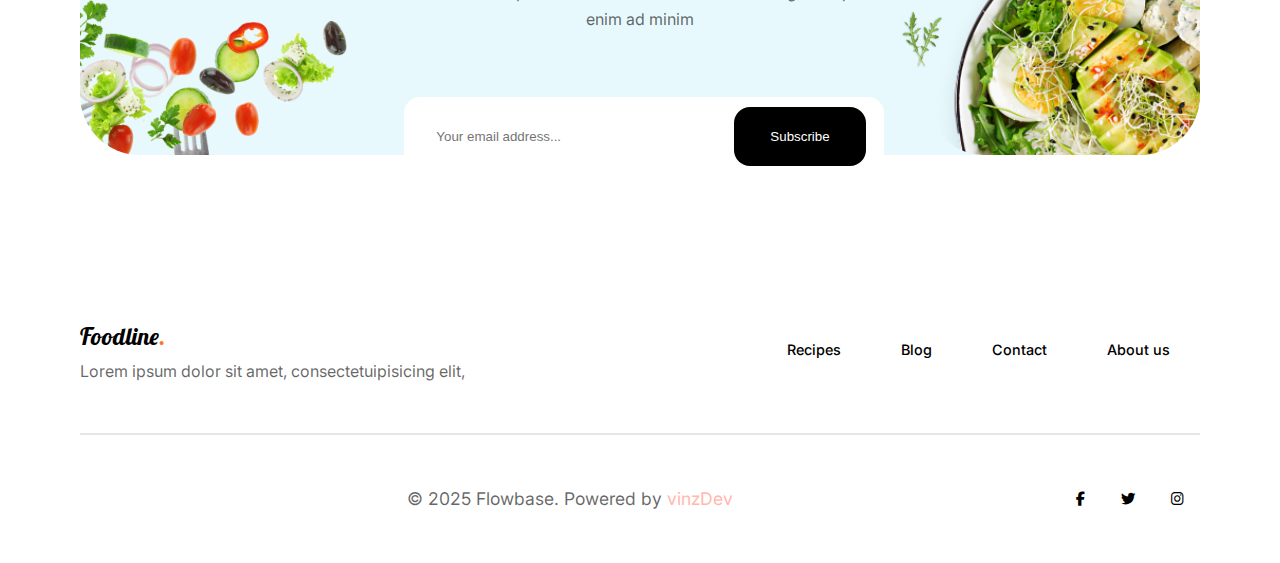
==== commit bab795b2: "blogpage" ====
--- a/index.html
+++ b/index.html
@@ -292,13 +292,14 @@
       <!-- different div ==================================== -->
 
       <div class="ads">
-        <p class="ads-heading">Don't forget to eat healthy food</p>
+        <img src="images/Ads.png" alt="">
+        <!-- <p class="ads-heading">Don't forget to eat healthy food</p>
         <div class="ads-img">
           <img src="images/01.png" alt="">
         </div>
         <ads class="link">
           <p>www.foodieland.com</p>
-        </ads>
+        </ads> -->
       </div>
 
       <div class="recipe-card">
@@ -621,6 +622,8 @@
     </div>
   </section>
 
+  <!-- SUBSCRIBE SECTION  -->
+
   <section class="subscribe">
     <div class="subcribe-center">
       <div class="subcribe-header">
@@ -669,7 +672,7 @@
     <div class="footer-two">
       <div></div>
       <div class="footer-copyright">
-        <p>© 2020 Flowbase. Powered by <span  style="color: #ffb8ae; font-family: 'Inter',serif;font-size: 1.1rem;">Webflow</span></p>
+        <p>© 2025 Flowbase. Powered by <span  style="color: #ffb8ae; font-family: 'Inter',serif;font-size: 1.1rem;">vinzDev</span></p>
       </div>
       <div class="footer-socials socials">
         
--- a/generalStyles.css
+++ b/generalStyles.css
@@ -63,6 +63,16 @@
   display: block;
   object-fit: cover;
 }
+.recipe-btn {
+  display: flex;
+  justify-content: center;
+  align-items: center;
+  background-color: #000000;
+  color: #fff;
+  border-radius: 16px;
+  padding: 18px 36px;
+  cursor: pointer;
+}
 
 /* NAVBAR*/
 .nav-bar {
@@ -186,6 +196,85 @@
   margin: 10px 10px 10px -150px;
 }
 
+/* recipe section  */
+
+.delicious {
+  margin: 160px 80px;
+}
+
+.delicious-text {
+  display: flex;
+  justify-content: center;
+  align-items: center;
+}
+
+.delicious-text h2 {
+  margin-bottom: 80px;
+  font-weight: 600;
+  font-size: 3rem;
+  line-height: 3.6rem;
+}
+
+.delicious-text p {
+  margin: 15px 0px;
+  font-weight: 400;
+  font-size: 1rem;
+  line-height: 1.7rem;
+  color: var(--text-color2);
+}
+
+.recipe-lists {
+  position: relative;
+  display: grid;
+  grid-template-columns: 1fr 1fr 1fr 1fr;
+  gap: 40px;
+  justify-content: center;
+  align-items: center;
+}
+.recipe-lists-item {
+  position: relative;
+}
+.small-like-or-unliked {
+  position: absolute;
+  top: 16px;
+  right: 16px;
+  width: 48px;
+}
+.recipe-text h3 {
+  margin-top: 16px;
+  margin-bottom: 24px;
+  font-weight: 600;
+  font-size: 1.1rem;
+  line-height: 1.6rem;
+}
+
+.recipe-img img {
+  border-radius: 20px;
+  width: 100%;
+}
+
+.recipe-details {
+  gap: 24px;
+  display: flex;
+  color: var(--text-color2);
+  margin-top: 24px;
+  margin-bottom: 36px;
+  /* padding: 24px 8px 32px; */
+}
+
+.recipe-details-time,
+.recipe-details-type {
+  display: flex;
+  justify-content: center;
+  align-items: center;
+  gap: 10px;
+}
+
+.recipe-details-time img,
+.recipe-details-type img {
+  width: 24px;
+}
+
 /* Footer SECTION  */
 footer {
   margin: 0 80px 48px;
@@ -207,8 +296,19 @@
   display: flex;
   justify-content: space-between;
   align-items: center;
+
   /* gap: 338px; */
 }
-.footer-copyright {
-  color: var(--text-color2);
-}
+
+.footer-two p {
+  font-weight: 400;
+  font-size: 1rem;
+  color: var(--text-color2);
+  font-size: 1.1rem;
+}
+.footer-one p {
+  color: var(--text-color2);
+  font-weight: 400;
+  font-size: 1rem;
+  line-height: 1.7rem;
+}
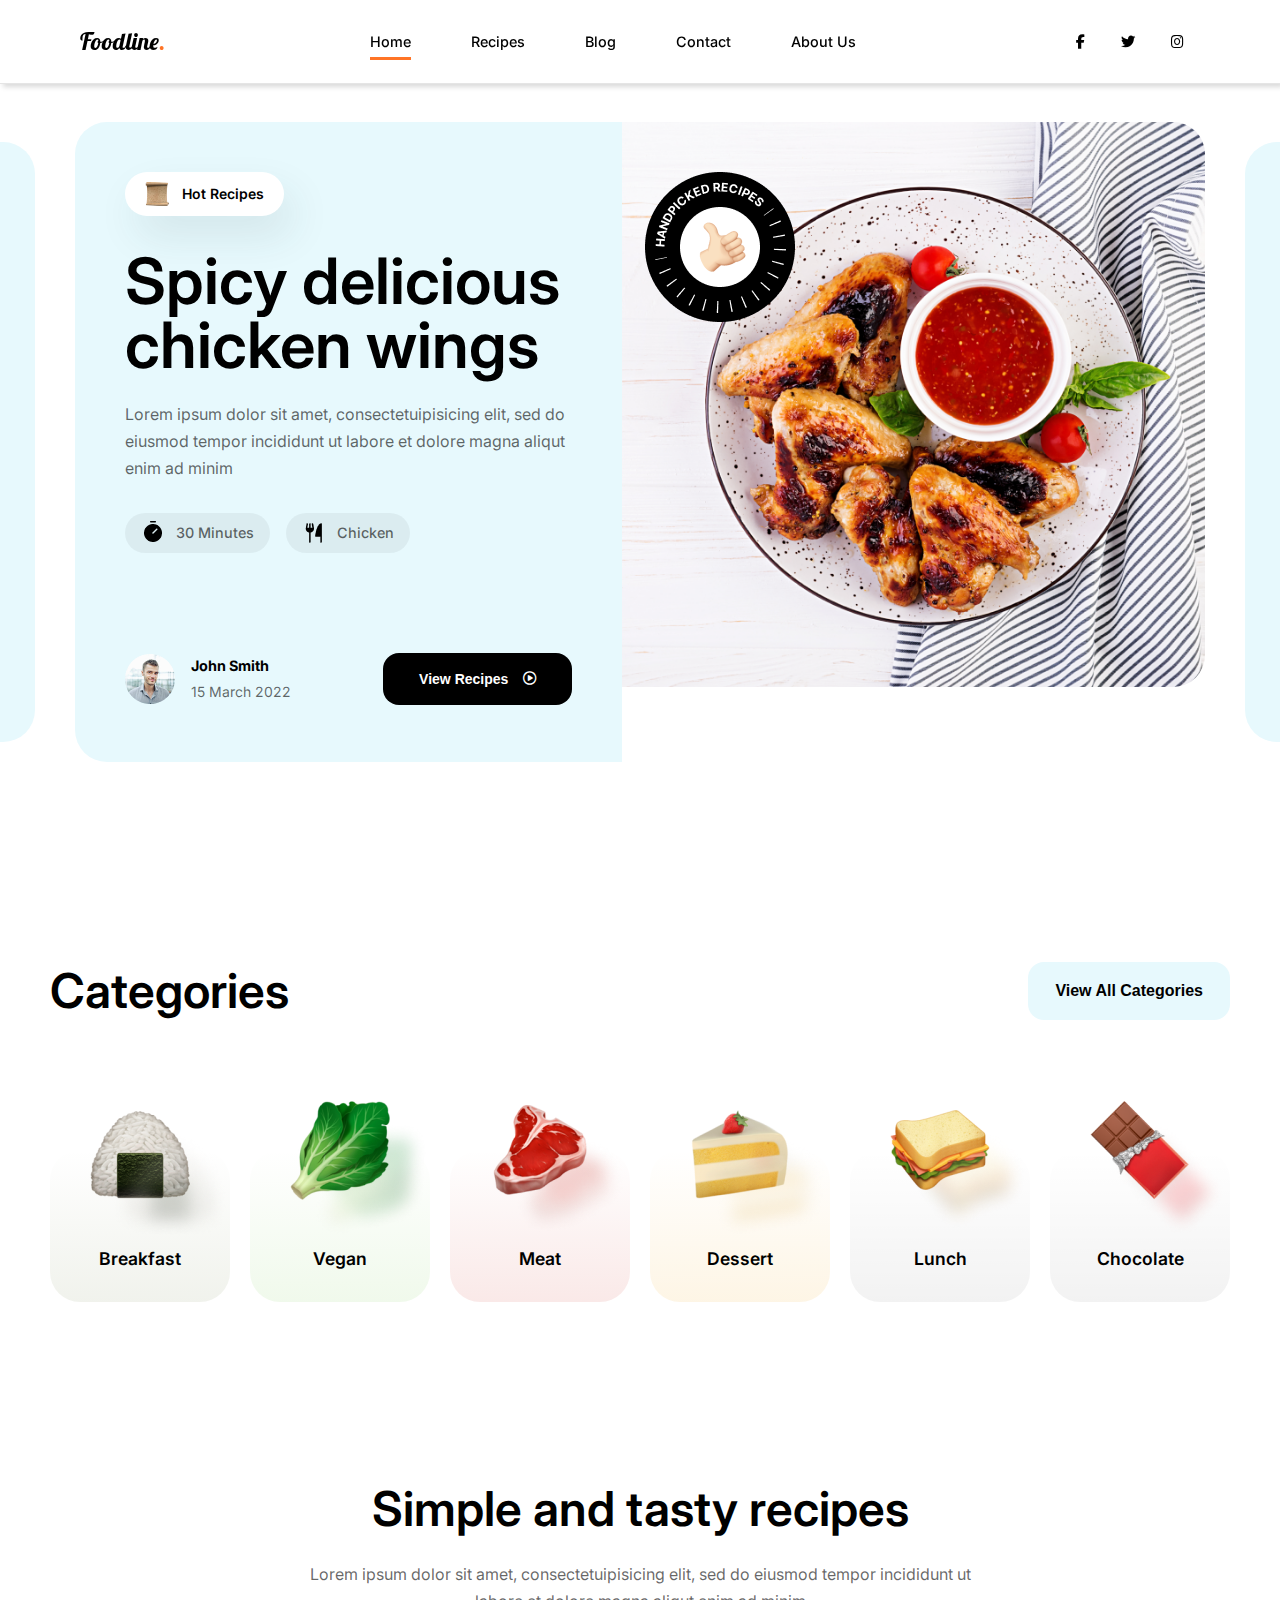
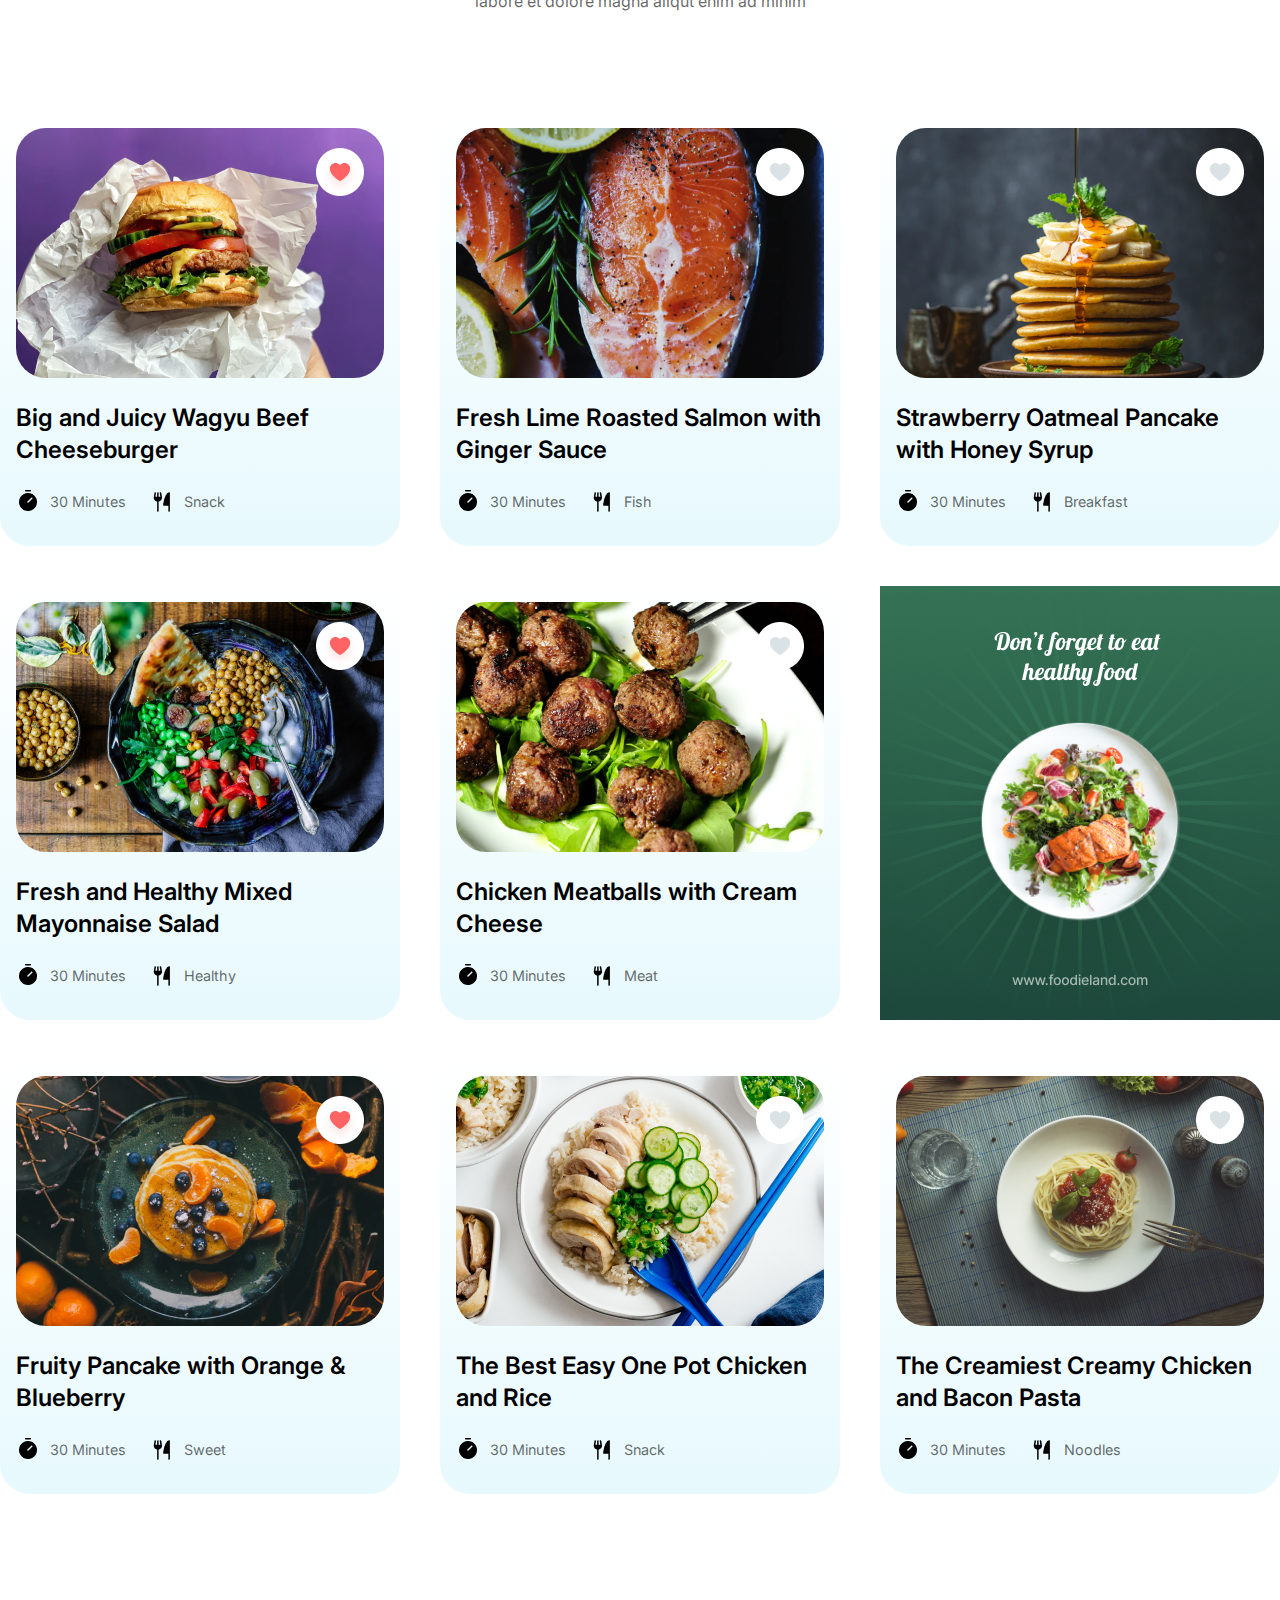
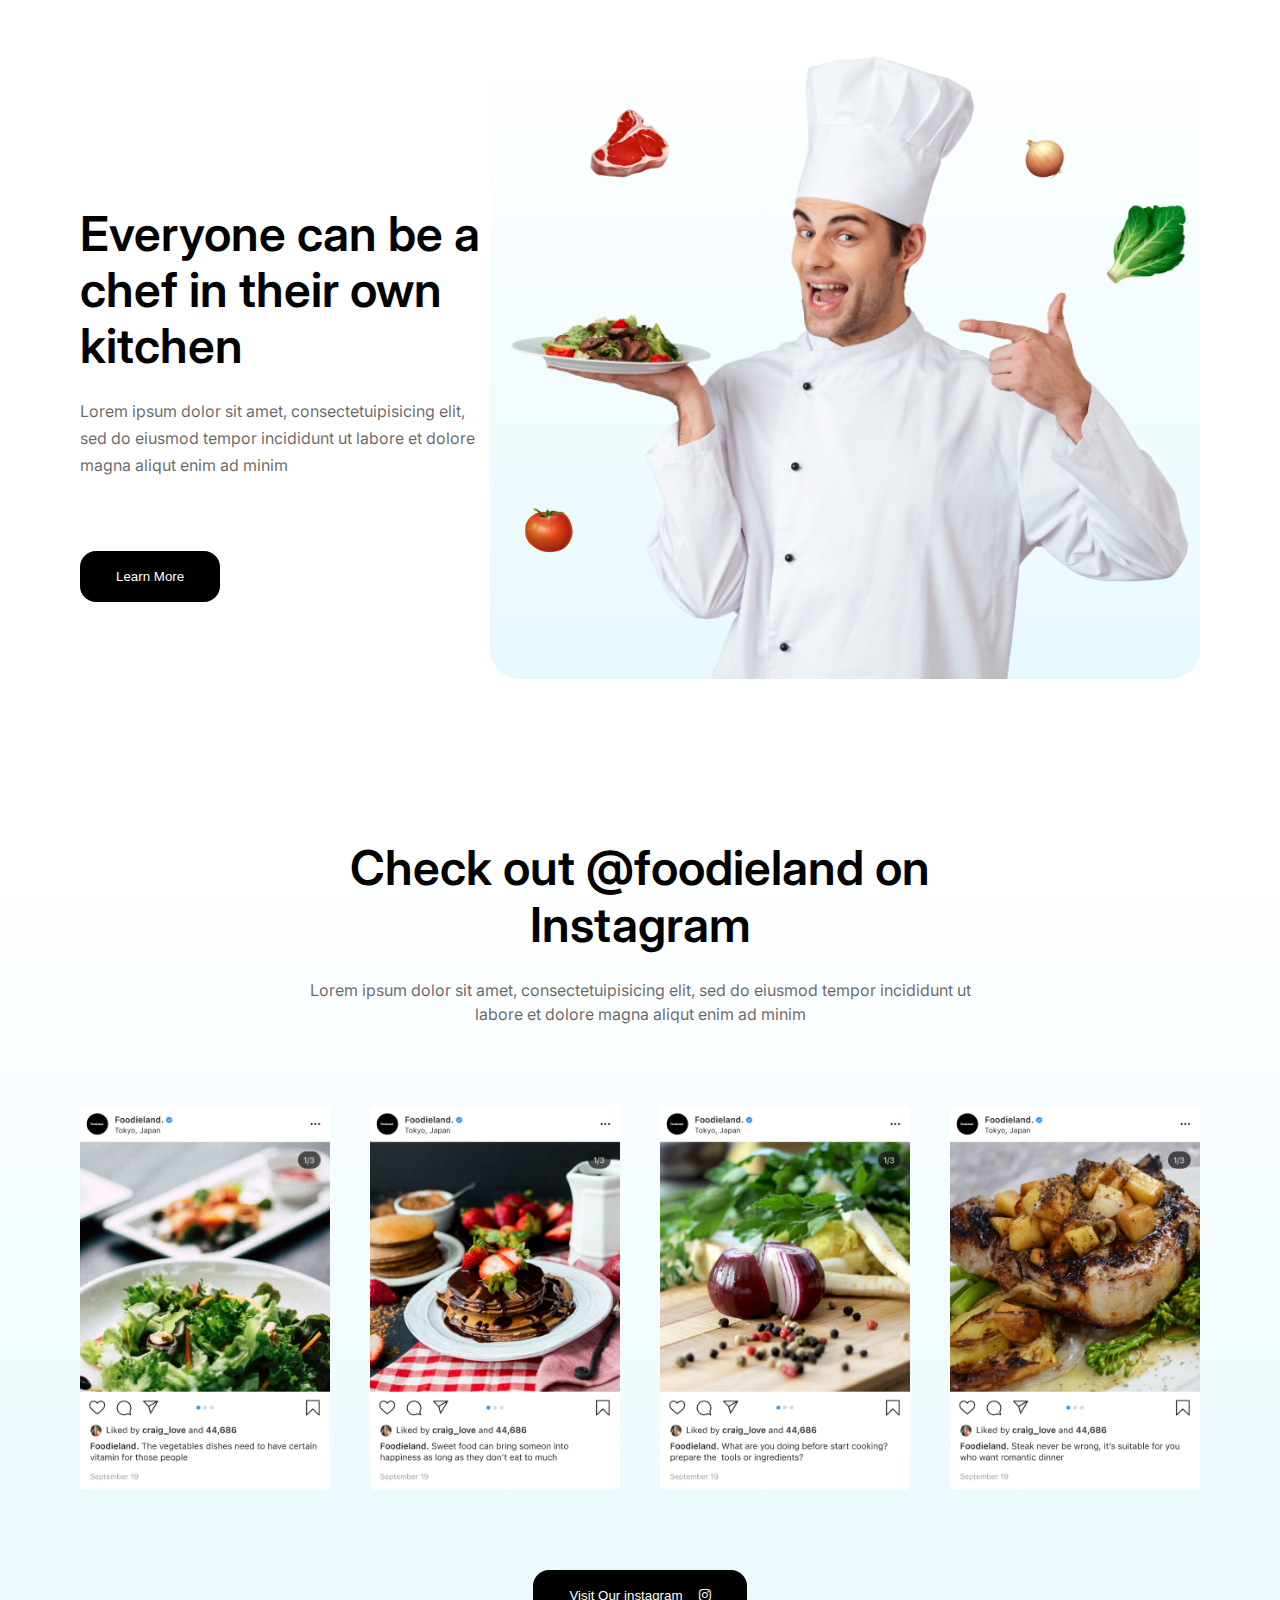
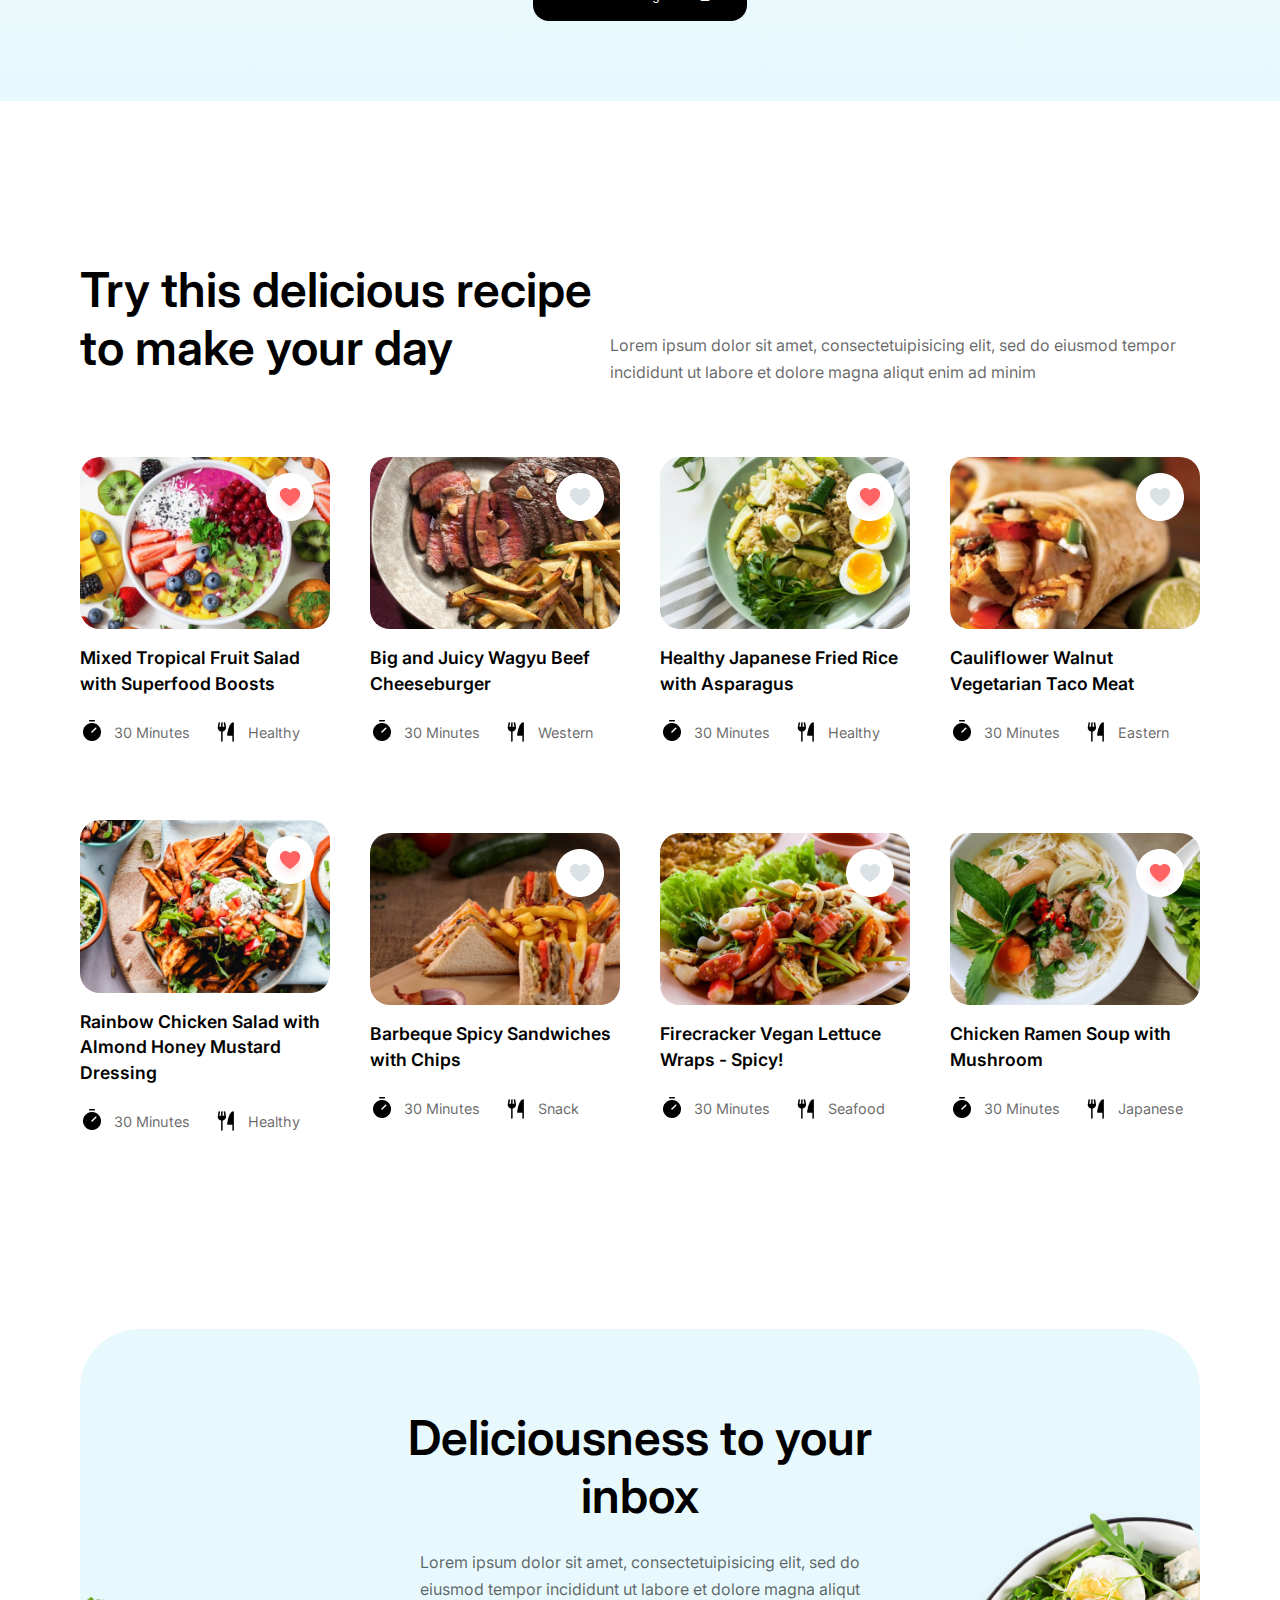
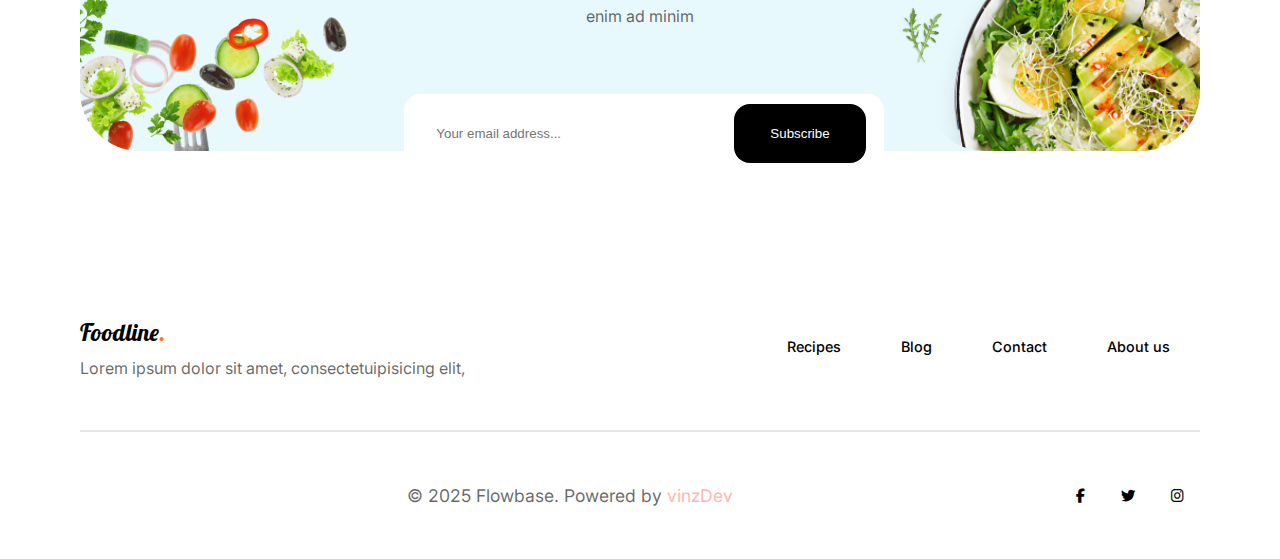
==== commit f30e12d2: "hovers" ====
--- a/index.html
+++ b/index.html
@@ -28,11 +28,11 @@
     <div class="logo">Foodline<span style="color: #ff7426">.</span></div>
     <div class="nav-links">
       <ul>
-        <li><a href="#">Home</a></li>
-        <li><a href="">Recipes</a></li>
+        <li><a href="#" class="active">Home</a></li>
+        <li><a href="#">Recipes</a></li>
         <li><a href="./blogPage.html">Blog</a></li>
         <li><a href="./contactPage.html">Contact</a></li>
-        <li><a href="">About Us</a></li>
+        <li><a href="#">About Us</a></li>
       </ul>
     </div>
     <div class="socials">
@@ -42,7 +42,7 @@
     </div>
   </nav>
   <hr />
-
+<main>
   <!-- hero section  -->
   <section class="hero">
     <div class="left-column column"></div>
@@ -434,7 +434,7 @@
   <!-- DELICIOUS RECIPE SECTION  -->
 
   <section class="delicious">
-    <div class="delicious-text">
+    <div class="delicious-text space-between">
       <h2>Try this delicious recipe
         to make your day</h2>
       <p>Lorem ipsum dolor sit amet, consectetuipisicing elit, sed do eiusmod tempor incididunt ut labore et dolore
@@ -649,6 +649,7 @@
       <img src="images/kisspng-salad-salad-fresh-food-healthylife-vegetables-vegetarian-5d42e3a7cb8543 1.png" alt="">
     </div>
   </section>
+  </main>
 
   <!-- FOOTER SECTION ============= -->
   <footer>
--- a/index.css
+++ b/index.css
@@ -215,7 +215,10 @@
   line-height: 1.1rem;
   font-size: 1rem;
   padding: 20px 27px;
-  cursor: pointer;
+  transition: box-shadow 0.7s;
+}
+.view-categories:hover {
+  box-shadow: 5px 5px 10px rgba(0, 0, 0, 0.15);
 }
 
 .categories-list {
@@ -227,6 +230,12 @@
 .category-item {
   position: relative;
   color: var(--text-color);
+  transition: transform 0.7s;
+}
+
+.category-item:hover {
+  cursor: pointer;
+  transform: translateY(-2rem);
 }
 .item-img {
   width: 100px;
@@ -446,6 +455,7 @@
   background-image: linear-gradient(#e7f9fd00, #e7f9fd);
   border-radius: 30px;
   position: relative;
+  margin: 0 auto;
 }
 
 .learn-more-img img {
--- a/generalStyles.css
+++ b/generalStyles.css
@@ -10,6 +10,7 @@
   --text-color: #000000;
   --text-color2: #00000099;
   --color-primary: #e7f9fd;
+  --transition: all 350ms ease;
 }
 html {
   scroll-behavior: smooth;
@@ -63,15 +64,14 @@
   display: block;
   object-fit: cover;
 }
-.recipe-btn {
-  display: flex;
-  justify-content: center;
-  align-items: center;
-  background-color: #000000;
-  color: #fff;
-  border-radius: 16px;
-  padding: 18px 36px;
-  cursor: pointer;
+
+::-webkit-scrollbar {
+  background: linear-gradient(#e7f9fd00, #e7f9fd);
+  width: 10px;
+}
+
+::-webkit-scrollbar-thumb {
+  background: black;
 }
 
 /* NAVBAR*/
@@ -80,6 +80,17 @@
   justify-content: space-between;
   align-items: center;
   padding: 20px 80px;
+  position: fixed;
+  top: 0;
+  width: 100%;
+  z-index: 1;
+  background-color: #fff;
+  border-bottom: 1px solid #0000001a;
+  box-shadow: 3px 3px 5px rgba(0, 0, 0, 0.15);
+}
+
+main {
+  margin-top: 80px;
 }
 
 .logo,
@@ -99,12 +110,29 @@
   color: var(--text-color);
   font-weight: 500;
   size: 1rem;
+  transition: border-bottom 0.2s, padding-bottom 0.2s;
+}
+li a:hover {
+  padding-bottom: 7px;
+  border-bottom: 3px solid black;
+  /* box-shadow: 5px 5px 10px rgba(0, 0, 0, 0.15); */
+}
+.active {
+  padding-bottom: 7px;
+  border-bottom: 3px solid #ff7426;
+  /* box-shadow: 5px 5px 10px rgba(0, 0, 0, 0.15); */
 }
 
 .socials i {
   margin: 0 1rem;
   height: 19px;
   cursor: pointer;
+  transition: transform 0.7s;
+}
+
+.socials i:hover {
+  cursor: pointer;
+  transform: translateY(-0.5rem);
 }
 
 hr {
@@ -207,6 +235,11 @@
   justify-content: center;
   align-items: center;
 }
+.space-between {
+  display: flex;
+  justify-content: space-between;
+  align-items: center;
+}
 
 .delicious-text h2 {
   margin-bottom: 80px;
@@ -233,7 +266,14 @@
 }
 .recipe-lists-item {
   position: relative;
-}
+  transition: transform 0.7s;
+}
+
+.recipe-lists-item:hover {
+  cursor: pointer;
+  transform: translateY(-2rem);
+}
+
 .small-like-or-unliked {
   position: absolute;
   top: 16px;
@@ -275,6 +315,21 @@
   width: 24px;
 }
 
+.recipe-btn {
+  display: flex;
+  justify-content: center;
+  align-items: center;
+  background-color: #000000;
+  color: #fff;
+  border-radius: 16px;
+  padding: 18px 36px;
+  cursor: pointer;
+  transition: box-shadow 0.7s;
+}
+.recipe-btn:hover {
+  box-shadow: 5px 5px 10px rgba(0, 0, 0, 0.4);
+}
+
 /* Footer SECTION  */
 footer {
   margin: 0 80px 48px;
